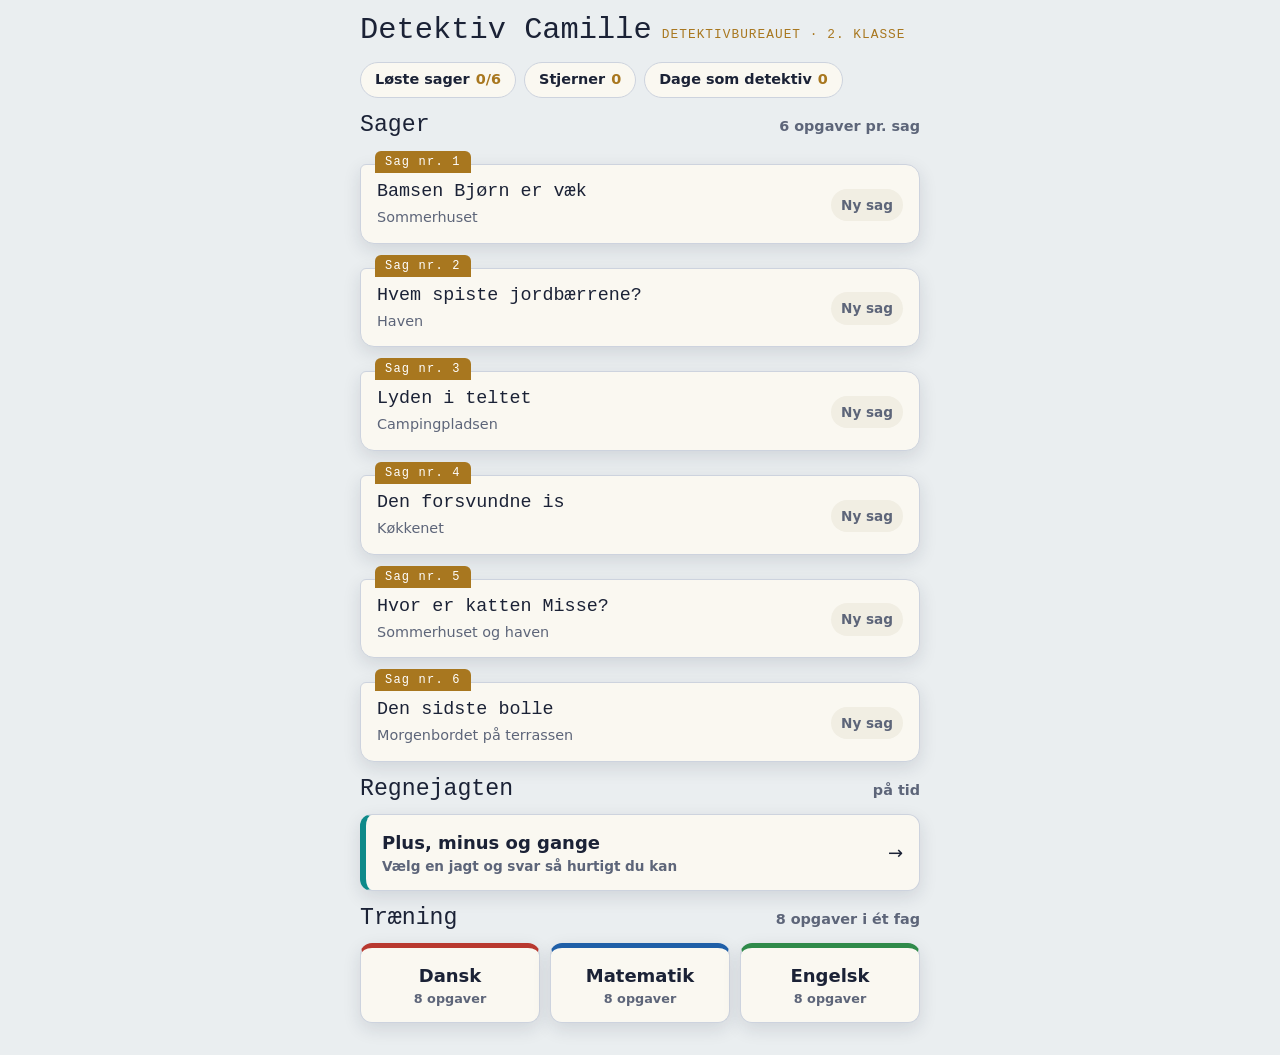
==== camille.html @ 1bc6568c "Opdatering af spillene (detektiv-53813f5495ce)" ====
<!doctype html>
<html lang="da">
<head>
<meta charset="utf-8">
<meta name="viewport" content="width=device-width, initial-scale=1, viewport-fit=cover">
<meta name="theme-color" content="#1b2236">
<meta name="apple-mobile-web-app-capable" content="yes">
<meta name="mobile-web-app-capable" content="yes">
<meta name="apple-mobile-web-app-status-bar-style" content="default">
<meta name="apple-mobile-web-app-title" content="Detektiv Camille">
<style>html,body{margin:0}[hidden]{display:none!important}</style>
<title>Detektiv Camille</title>
<meta name="claude:viewport-fit-sides" content="cover">
<link rel="manifest" href="manifest-camille.webmanifest">
<link rel="apple-touch-icon" href="ikoner/camille-180.png">
<link rel="icon" type="image/png" sizes="192x192" href="ikoner/camille-192.png">
<link rel="stylesheet" href="fonts/fonts.css">

<style>
/* Layout: ét smalt spor (max 560px) som en detektivs notesbog. Sagsmapper som kartotekskort med messingfane, opgaver på en linjeret side. Større skrift end storesøsterens udgave. */
:root{
  --bg:#eaeef0;
  --paper:#faf8f1;
  --paper2:#f1eee3;
  --ink:#1b2236;
  --muted:#5d6579;
  --line:#cdd3de;
  --rule:#d9d2bf;
  --brass:#a8771f;
  --brass-soft:#f1e4c4;
  --wax:#b8382f;
  --ok:#2f8a4a;
  --ok-soft:#dff2e4;
  --bad:#c23b2f;
  --bad-soft:#f8e0dc;
  --dansk:#b8382f;
  --mat:#1f5fa8;
  --eng:#2f8a4a;
  --gange:#0e8a8a;
  --shadow:0 6px 18px rgba(27,34,54,.12);
  --display:'Special Elite','Courier New',monospace;
  --body:'Nunito','Segoe UI',system-ui,sans-serif;
}
@media (prefers-color-scheme: dark){
  :root:not([data-theme="light"]){
    --bg:#111624; --paper:#1b2234; --paper2:#222b40; --ink:#ebe6d8; --muted:#a4aabb; --line:#303a52; --rule:#2c3449;
    --brass:#d3a44c; --brass-soft:#3a3120; --wax:#e0564a; --ok:#5cc07a; --ok-soft:#1d3a28; --bad:#ef6a5e; --bad-soft:#44231f;
    --dansk:#ef6a5e; --mat:#6aa6ec; --eng:#5cc07a; --gange:#4fc9c9; --shadow:0 6px 18px rgba(0,0,0,.45); color-scheme:dark;
  }
}
:root[data-theme="dark"]{
  --bg:#111624; --paper:#1b2234; --paper2:#222b40; --ink:#ebe6d8; --muted:#a4aabb; --line:#303a52; --rule:#2c3449;
  --brass:#d3a44c; --brass-soft:#3a3120; --wax:#e0564a; --ok:#5cc07a; --ok-soft:#1d3a28; --bad:#ef6a5e; --bad-soft:#44231f;
  --dansk:#ef6a5e; --mat:#6aa6ec; --eng:#5cc07a; --gange:#4fc9c9; --shadow:0 6px 18px rgba(0,0,0,.45); color-scheme:dark;
}
*{box-sizing:border-box}
body{background:var(--bg);color:var(--ink);font-family:var(--body);font-size:18px;line-height:1.5;margin:0;
  padding-left:max(16px,env(safe-area-inset-left,0px));padding-right:max(16px,env(safe-area-inset-right,0px));padding-block:12px 32px}
.wrap{max-width:560px;margin:0 auto;display:flex;flex-direction:column;gap:14px}
h1,h2,h3{font-family:var(--display);font-weight:400;margin:0;text-wrap:balance;line-height:1.2}
h1{font-size:1.9rem}
h2{font-size:1.45rem}
h3{font-size:1.15rem}
p{margin:0}
button{font:inherit;color:inherit;cursor:pointer;border:0;background:none}
button:focus-visible,input:focus-visible{outline:3px solid var(--brass);outline-offset:2px}
.top{display:flex;align-items:center;justify-content:space-between;gap:10px;min-height:44px}
.lnk{color:var(--muted);font-weight:700;padding:8px 4px;border-radius:8px}
.lnk:hover{color:var(--ink)}
.brand{display:flex;align-items:baseline;gap:10px;flex-wrap:wrap}
.brand small{font-family:var(--display);color:var(--brass);letter-spacing:.08em;text-transform:uppercase;font-size:.8rem}
.stats{display:flex;gap:8px;flex-wrap:wrap}
.stat{background:var(--paper);border:1px solid var(--line);border-radius:999px;padding:6px 14px;font-weight:700;font-size:.9rem;display:flex;gap:6px;align-items:center}
.stat b{color:var(--brass);font-variant-numeric:tabular-nums}
.sektion{display:flex;flex-direction:column;gap:10px}
.sektion-h{display:flex;align-items:baseline;justify-content:space-between;gap:10px}
.sektion-h span{color:var(--muted);font-size:.9rem;font-weight:700}
.mappe{position:relative;text-align:left;background:var(--paper);border:1px solid var(--line);border-radius:6px 14px 14px 14px;padding:16px 16px 14px;box-shadow:var(--shadow);display:grid;grid-template-columns:1fr auto;gap:4px 12px;align-items:center;width:100%;margin-top:14px}
.mappe::before{content:attr(data-nr);position:absolute;top:-14px;left:14px;background:var(--brass);color:#fff;font-family:var(--display);font-size:.75rem;letter-spacing:.1em;padding:2px 10px;border-radius:6px 6px 0 0}
.mappe h3{grid-column:1}
.mappe .sted{grid-column:1;color:var(--muted);font-size:.9rem}
.mappe .status{grid-column:2;grid-row:1/3;font-weight:800;font-size:.85rem;padding:6px 10px;border-radius:999px;background:var(--paper2);color:var(--muted);white-space:nowrap}
.mappe.done .status{background:var(--ok-soft);color:var(--ok)}
.mappe.igang .status{background:var(--brass-soft);color:var(--brass)}
.mappe:hover{transform:translateY(-1px)}
.stjerner{color:var(--brass);letter-spacing:.05em}
.fagrad{display:grid;grid-template-columns:repeat(3,1fr);gap:10px}
.fagknap{background:var(--paper);border:1px solid var(--line);border-top:5px solid var(--f);border-radius:12px;padding:14px 10px;font-weight:800;box-shadow:var(--shadow)}
.fagknap small{display:block;color:var(--muted);font-weight:600;font-size:.8rem}
.gangeknap{background:var(--paper);border:1px solid var(--line);border-left:6px solid var(--gange);border-radius:12px;padding:14px 16px;text-align:left;box-shadow:var(--shadow);display:flex;justify-content:space-between;align-items:center;gap:10px;width:100%}
.gangeknap small{display:block;color:var(--muted);font-weight:600;font-size:.85rem}
.prog{display:flex;gap:6px;align-items:center}
.prog i{width:12px;height:12px;border-radius:50%;border:2px solid var(--line);display:block}
.prog i.d{background:var(--brass);border-color:var(--brass)}
.prog i.n{border-color:var(--brass);box-shadow:0 0 0 3px var(--brass-soft)}
.fag{align-self:flex-start;font-weight:800;font-size:.8rem;letter-spacing:.08em;text-transform:uppercase;color:#fff;background:var(--f);padding:4px 12px;border-radius:999px}
.side{background:var(--paper);background-image:repeating-linear-gradient(transparent 0 31px,var(--rule) 31px 32px);background-position:0 18px;border:1px solid var(--line);border-radius:12px;padding:18px 18px 20px;box-shadow:var(--shadow);display:flex;flex-direction:column;gap:16px}
.qtext{font-size:1.35rem;font-weight:700;line-height:1.45}
.qtext .tekst{display:block;font-weight:600;font-size:1.1rem;color:var(--muted);margin-bottom:10px;padding:10px 12px;background:var(--paper2);border-radius:8px;line-height:1.6}
.opts{display:grid;gap:10px}
.opt{text-align:left;background:var(--paper2);border:2px solid var(--line);border-radius:12px;padding:12px 14px;font-weight:700;font-size:1.1rem;min-height:56px;display:flex;align-items:center;gap:12px;transition:transform .08s}
.opt:hover:not(:disabled){border-color:var(--brass)}
.opt:active:not(:disabled){transform:scale(.99)}
.opt .b{width:30px;height:30px;border-radius:50%;background:var(--paper);border:1px solid var(--line);display:grid;place-items:center;font-size:.85rem;flex:none;font-family:var(--display)}
.opt.ok{border-color:var(--ok);background:var(--ok-soft)}
.opt.bad{border-color:var(--bad);background:var(--bad-soft);opacity:.7}
.opt:disabled{cursor:default}
.ans{display:flex;gap:10px}
.ans input{flex:1;min-width:0;font:inherit;font-size:1.5rem;font-weight:700;padding:10px 14px;border-radius:12px;border:2px solid var(--line);background:var(--paper2);color:var(--ink);font-variant-numeric:tabular-nums}
.ans input.ok{border-color:var(--ok)}
.ans input.bad{border-color:var(--bad)}
.knap{background:var(--ink);color:var(--bg);font-weight:800;padding:12px 20px;border-radius:12px;min-height:48px}
.knap.brass{background:var(--brass);color:#fff}
.knap.lys{background:var(--paper2);color:var(--ink);border:1px solid var(--line)}
.knap:disabled{opacity:.5;cursor:default}
.fb{border-radius:12px;padding:14px 16px;display:flex;flex-direction:column;gap:10px;border:1px solid var(--line);background:var(--paper)}
.fb.ok{border-color:var(--ok)}
.fb.bad{border-color:var(--bad)}
.fb .t{font-weight:800;font-size:1.1rem}
.fb.ok .t{color:var(--ok)}
.fb.bad .t{color:var(--bad)}
.fb .fork{color:var(--muted);font-size:1rem}
.hist{font-family:var(--display);font-size:1.08rem;line-height:1.55;border-left:3px solid var(--brass);padding-left:12px}
.spor{background:var(--brass-soft);border:1px dashed var(--brass);border-radius:10px;padding:10px 14px;display:flex;gap:10px;align-items:flex-start}
.spor .lup{font-family:var(--display);color:var(--brass);font-size:.75rem;letter-spacing:.1em;text-transform:uppercase;flex:none;padding-top:3px}
.rad{display:flex;gap:10px;justify-content:flex-end;flex-wrap:wrap}
.intro{background:var(--paper);border:1px solid var(--line);border-radius:12px;padding:20px 18px;box-shadow:var(--shadow);display:flex;flex-direction:column;gap:14px}
.intro .sted{font-family:var(--display);color:var(--brass);font-size:.85rem;letter-spacing:.08em;text-transform:uppercase}
.intro p.hist{font-family:var(--body);border:0;padding:0;font-size:1.1rem;line-height:1.6}
.mist{display:grid;gap:10px}
.mistk{text-align:left;background:var(--paper);border:2px solid var(--line);border-radius:12px;padding:12px 14px;display:flex;flex-direction:column;gap:6px;box-shadow:var(--shadow)}
.mistk:hover{border-color:var(--brass)}
.mistk b{font-size:1.1rem}
.mistk .rolle{color:var(--muted);font-size:.95rem}
.traek{display:flex;flex-wrap:wrap;gap:6px}
.traek span{font-size:.9rem;font-weight:700;background:var(--paper2);border:1px solid var(--line);border-radius:999px;padding:3px 10px}
.mistk.ude{opacity:.5}
.mistk.ude:hover{border-color:var(--line)}
.sporliste{display:flex;flex-direction:column;gap:8px}
.opk{background:var(--paper);border:1px solid var(--line);border-radius:12px;padding:24px 18px;box-shadow:var(--shadow);display:flex;flex-direction:column;gap:14px;align-items:center;text-align:center}
.opk .stempel{font-family:var(--display);color:var(--wax);border:3px solid var(--wax);border-radius:8px;padding:6px 16px;font-size:1.4rem;letter-spacing:.12em;text-transform:uppercase;transform:rotate(-4deg)}
.opk .store{font-size:2.2rem;color:var(--brass);letter-spacing:.1em}
.opk p{max-width:46ch}
.score{font-size:3rem;font-family:var(--display);color:var(--brass);font-variant-numeric:tabular-nums}
.tabeller{display:grid;grid-template-columns:repeat(3,1fr);gap:8px}
.tab{background:var(--paper);border:2px solid var(--line);border-radius:12px;padding:14px 4px;font-weight:800;font-size:1.1rem;font-variant-numeric:tabular-nums;display:flex;flex-direction:column;align-items:center;gap:2px}
.tab small{font-weight:700;color:var(--muted);font-size:.72rem}
.tab:hover{border-color:var(--gange)}
.gspil{display:flex;flex-direction:column;gap:14px}
.ur{display:flex;justify-content:space-between;align-items:center;font-weight:800;font-variant-numeric:tabular-nums}
.ur .tid{font-family:var(--display);font-size:1.5rem;color:var(--gange)}
.gq{font-size:3rem;font-weight:800;text-align:center;font-variant-numeric:tabular-nums;letter-spacing:.02em}
.gq.ok{color:var(--ok)}
.gq.bad{color:var(--bad)}
.pad{display:grid;grid-template-columns:repeat(3,1fr);gap:8px}
.pad button{background:var(--paper2);border:2px solid var(--line);border-radius:12px;font-size:1.6rem;font-weight:800;min-height:60px;font-variant-numeric:tabular-nums}
.pad button:active{transform:scale(.97)}
.pad button.ok{background:var(--gange);color:#fff;border-color:var(--gange)}
.gsvar{text-align:center;font-size:2rem;font-weight:800;min-height:44px;font-variant-numeric:tabular-nums;color:var(--gange)}
.bar{height:8px;background:var(--paper2);border-radius:999px;overflow:hidden}
.bar i{display:block;height:100%;background:var(--gange);width:0;transition:width .2s}
canvas.konf{position:fixed;inset:0;pointer-events:none;width:100%;height:100%}
@media (max-width:420px){.gq{font-size:2.5rem}}
@media (prefers-reduced-motion:reduce){*{transition:none!important;animation:none!important}}
</style>
</head>
<body>
<div class="wrap" id="app"></div>

<script>
'use strict';
const rnd=(a,b)=>a+Math.floor(Math.random()*(b-a+1));
const pick=a=>a[rnd(0,a.length-1)];
const shuffle=a=>{a=a.slice();for(let i=a.length-1;i>0;i--){const j=rnd(0,i);[a[i],a[j]]=[a[j],a[i]]}return a};
const esc=s=>String(s).replace(/[&<>"]/g,c=>({'&':'&amp;','<':'&lt;','>':'&gt;','"':'&quot;'}[c]));
const LS='detektiv_camille_v1';
const NAVN='Camille';
const FAG={dansk:{navn:'Dansk',farve:'var(--dansk)'},mat:{navn:'Matematik',farve:'var(--mat)'},eng:{navn:'Engelsk',farve:'var(--eng)'}};
const N_SPM=6, SPOR_VED=[1,3,5], N_TRAEN=8, N_JAGT=12;

// ---------- Sagerne (2. klasse: korte sætninger, tre mistænkte) ----------
const SAGER=[
{id:'bamse',titel:'Bamsen Bjørn er væk',sted:'Sommerhuset',
 intro:'Bamsen Bjørn sover altid i Camilles seng. Men i dag er han væk! Hvem har taget ham?',
 labels:{fod:'Fodspor',sted:'Var',ting:'Har'},
 mist:[
  {navn:'Hunden Pelle',rolle:'elsker bløde ting',t:{fod:'poter',sted:'i haven',ting:'mudder på poterne'}},
  {navn:'Morfar Finn Drost',rolle:'læser avis i stuen',t:{fod:'hjemmesko',sted:'i stuen',ting:'avisen'}},
  {navn:'Nabopigen Olivia',rolle:'leger tit i haven',t:{fod:'gummistøvler',sted:'i haven',ting:'en spand'}}],
 spor:[
  {tekst:'Sporet går ud i haven.',n:'sted',v:'i haven'},
  {tekst:'Der er mudder på gulvet.',n:'ting',v:'mudder på poterne'},
  {tekst:'Aftrykkene på gulvet er fra poter.',n:'fod',v:'poter'}],
 skyldig:'Hunden Pelle',
 loesning:'Pelle havde lagt Bjørn i sin hundekurv. Han ville bare sove med ham. Nu har Pelle fået sin egen bamse.',
 hist:['Du tager din lup frem. Nu er du detektiv!','Sengen er tom. Men dynen er krøllet.','Du kigger på gulvet med lommelygten.','Morfar Finn siger: "Jeg har ikke set Bjørn."','Olivia siger: "Jeg har kun leget med min spand."','Du går ud i haven og kigger dig omkring.']},
{id:'jordbaer',titel:'Hvem spiste jordbærrene?',sted:'Haven',
 intro:'Morfar har plukket en stor skål jordbær. Nu er skålen tom! Hvem har spist dem?',
 labels:{spor:'Fingre',sted:'Var',mund:'Om munden'},
 mist:[
  {navn:'Solsorten',rolle:'sidder på taget',t:{spor:'et næb',sted:'på taget',mund:'ingenting'}},
  {navn:'Lillebror Noah',rolle:'elsker jordbær',t:{spor:'små fingre',sted:'i haven',mund:'rød saft'}},
  {navn:'Morfar Finn Drost',rolle:'plukkede jordbærrene',t:{spor:'store fingre',sted:'i køkkenet',mund:'ingenting'}}],
 spor:[
  {tekst:'Nogen var i haven i eftermiddag.',n:'sted',v:'i haven'},
  {tekst:'Der er små fingermærker på skålen.',n:'spor',v:'små fingre'},
  {tekst:'Den skyldige har rød saft om munden.',n:'mund',v:'rød saft'}],
 skyldig:'Lillebror Noah',
 loesning:'Noah grinede og viste sin røde mund. Han havde spist alle jordbærrene! Han lovede at plukke nye i morgen.',
 hist:['Skålen er helt tom. Kun to små blade ligger tilbage.','Du spørger alle, hvor de har været.','Du kigger på skålen med din lup.','Solsorten synger på taget. Den ser mæt ud.','Morfar Finn griner: "Jeg spiser aldrig jordbær før aftensmad."','Du kigger alle i ansigtet. Én af dem har noget om munden.']},
{id:'telt',titel:'Lyden i teltet',sted:'Campingpladsen',
 intro:'Om natten var der en mærkelig lyd uden for teltet. Smask, smask, puf. Hvem var det?',
 labels:{spor:'Fodspor',tid:'Er vågen',mad:'Spiser'},
 mist:[
  {navn:'Pindsvinet',rolle:'bor under hækken',t:{spor:'små poter',tid:'om natten',mad:'kattemad'}},
  {navn:'Katten Mis',rolle:'bor i hus nummer 3',t:{spor:'bløde poter',tid:'om natten',mad:'mælk'}},
  {navn:'Morfar Finn Drost',rolle:'sover tungt i den store campingvogn',t:{spor:'gummistøvler',tid:'om dagen',mad:'lakrids'}}],
 spor:[
  {tekst:'Lyden kom midt om natten.',n:'tid',v:'om natten'},
  {tekst:'Skålen med kattemad er tom.',n:'mad',v:'kattemad'},
  {tekst:'Der er små, spidse aftryk i sandet.',n:'spor',v:'små poter'}],
 skyldig:'Pindsvinet',
 loesning:'Det var pindsvinet! Det havde fundet kattemaden og smaskede højt. Nu får det sin egen lille skål hver aften.',
 hist:['Du kryber ud af teltet. Græsset er vådt.','Du husker, hvornår du hørte lyden.','Der står en skål ved siden af teltet.','Morfar Finn kommer forbi. "Jeg sov hele natten," siger han.','Katten Mis slikker sig om munden. Den har drukket mælk.','Du kigger ned i sandet foran teltet.']},
{id:'is',titel:'Den forsvundne is',sted:'Køkkenet',
 intro:'Der lå tre is i fryseren. Nu er der kun to! Hvem har taget den sidste chokoladeis?',
 labels:{fod:'Fødder',sted:'Var',ting:'Har på sig'},
 mist:[
  {navn:'Morfar Finn Drost',rolle:'elsker chokolade',t:{fod:'store fødder',sted:'på terrassen',ting:'chokolade på skjorten'}},
  {navn:'Kusine Alma',rolle:'elsker jordbær',t:{fod:'store fødder',sted:'i køkkenet',ting:'jordbærsaft på kjolen'}},
  {navn:'Hunden Pelle',rolle:'snuser altid ved fryseren',t:{fod:'poter',sted:'i haven',ting:'ingenting'}}],
 spor:[
  {tekst:'Store fodspor går væk fra fryseren.',n:'fod',v:'store fødder'},
  {tekst:'Der er chokolade på fryserens låge.',n:'ting',v:'chokolade på skjorten'},
  {tekst:'En ispind ligger på terrassen.',n:'sted',v:'på terrassen'}],
 skyldig:'Morfar Finn Drost',
 loesning:'Morfar Finn blev helt rød i hovedet. "Jeg var så varm!" sagde han. Han købte nye is til alle.',
 hist:['Fryseren står på klem. Der drypper lidt på gulvet.','Du kigger på gulvet foran fryseren.','Alma siger: "Jeg kan ikke lide chokolade."','Pelle logrer. Han har ingen is.','Du kigger nøje på lågen til fryseren.','Du går ud for at lede efter flere spor.']},
{id:'kat',titel:'Hvor er katten Misse?',sted:'Sommerhuset og haven',titelD:'Hvor er Misse?',erSted:true,
 intro:'Katten Misse plejer at komme, når man rasler med maden. Men i dag kommer hun ikke. Hvor er hun?',
 labels:{lyd:'Lyd',ting:'Der er',doer:'Døren'},
 mist:[
  {navn:'I skuret',rolle:'det gamle skur i haven',t:{lyd:'et svagt mjav',ting:'gamle fiskenet',doer:'står på klem'}},
  {navn:'Under sengen',rolle:'i det lille værelse',t:{lyd:'et svagt mjav',ting:'støv og sokker',doer:'er åben'}},
  {navn:'Oppe i træet',rolle:'det store æbletræ',t:{lyd:'fuglekvidder',ting:'blade og æbler',doer:'ingen dør'}}],
 spor:[
  {tekst:'Du hører et svagt mjav et sted.',n:'lyd',v:'et svagt mjav'},
  {tekst:'Der ligger kattehår ved en dør, som står på klem.',n:'doer',v:'står på klem'},
  {tekst:'Det lugter af fisk derinde.',n:'ting',v:'gamle fiskenet'}],
 skyldig:'I skuret',
 loesning:'Misse sad i skuret oven på de gamle fiskenet. Døren var smækket i bag hende. Hun fik en ekstra portion mad.',
 hist:['Du rasler med maden igen. Ingen kat.','Du står helt stille og lytter.','Du kigger under sengen. Kun støv og en sok.','Du kigger op i træet. Kun fugle.','Morfar Finn siger: "Katte gemmer sig altid, hvor det lugter af fisk."','Du går hen mod skuret og snuser.']},
{id:'bolle',titel:'Den sidste bolle',sted:'Morgenbordet på terrassen',
 intro:'Der var én bolle tilbage på fadet. Camille skulle have den. Men nu er den væk!',
 labels:{spor:'Spor',sted:'Var',ting:'Taber'},
 mist:[
  {navn:'Mågen Max',rolle:'skriger altid efter mad',t:{spor:'vinger',sted:'på terrassen',ting:'hvide fjer'}},
  {navn:'Morfar Finn Drost',rolle:'elsker boller med ost',t:{spor:'hænder',sted:'på terrassen',ting:'krummer'}},
  {navn:'Hunden Pelle',rolle:'elsker boller',t:{spor:'poter',sted:'under bordet',ting:'hundehår'}}],
 spor:[
  {tekst:'Krummerne fører ud på terrassen.',n:'sted',v:'på terrassen'},
  {tekst:'Der ligger en hvid fjer ved krummerne.',n:'ting',v:'hvide fjer'},
  {tekst:'Nogen fløj væk, da vi kom.',n:'spor',v:'vinger'}],
 skyldig:'Mågen Max',
 loesning:'Mågen Max sad på taget med bollen i næbbet. Han skreg glad. Camille fik en ny bolle med smør og ost.',
 hist:['Fadet er tomt. Der ligger krummer på bordet.','Du følger krummerne med fingeren.','Morfar Finn siger: "Jeg har kun spist to boller." Han har smør på kinden.','Pelle ligger under bordet og sover.','Du finder noget blødt og hvidt.','Du hører et skrig oppe fra taget.']}
];

// ---------- Dansk 2. klasse ----------
const DANSK=[
 ...[['hus','huus','hos','hyss'],['bil','biil','bihl','bel'],['kat','katt','kad','kaat'],['is','iis','es','iss'],['bold','boold','bolld','båld'],['skib','skiib','sgib','skeb'],['hund','hond','hunt','hunn'],['mus','muus','mws','muss'],['bog','bok','båg','bogg'],['fisk','fesk','fisg','fiisk'],['ko','koo','kå','koh'],['gris','griis','gres','kris'],['sko','skoo','sgo','skoh'],['seng','sæng','sen','senk'],['stol','stoll','sdol','stohl'],['sol','soll','sohl','såll'],['dreng','dræng','drenk','dreeng'],['pige','pie','pije','piige']]
   .map(o=>({q:'Hvilket ord er stavet rigtigt?',o})),
 {q:'Hvilket ord rimer på "kat"?',o:['hat','kost','ko','kam']},
 {q:'Hvilket ord rimer på "mus"?',o:['hus','mand','mor','maj']},
 {q:'Hvilket ord rimer på "sol"?',o:['stol','sok','sal','sød']},
 {q:'Hvilket ord rimer på "bil"?',o:['pil','bål','bold','bod']},
 {q:'Hvilket ord rimer på "hund"?',o:['mund','hat','hus','hest']},
 {q:'Hvilket ord rimer på "is"?',o:['gris','ost','ild','ide']},
 {q:'Hvilket bogstav starter "sol" med?',o:['s','o','l','å']},
 {q:'Hvilket bogstav starter "mus" med?',o:['m','u','s','n']},
 {q:'Hvilket ord starter med samme lyd som "bold"?',o:['bil','pil','dåse','mus']},
 {q:'Hvilket ord starter med samme lyd som "kat"?',o:['ko','gås','hat','and']},
 {q:'Hvilket ord slutter på samme lyd som "hus"?',o:['mus','hund','hat','hest']},
 {q:'Hvilket bogstav er en vokal?',o:['a','b','k','s'],f:'Vokalerne er a, e, i, o, u, y, æ, ø og å.'},
 {q:'Hvilket bogstav er en vokal?',o:['e','m','t','p'],f:'Vokalerne er a, e, i, o, u, y, æ, ø og å.'},
 {q:'Hvor mange vokaler er der i "sofa"?',o:['2','1','3','4'],f:'o og a er vokaler.'},
 {q:'Hvor mange stavelser er der i "banan"?',o:['2','1','3','4'],f:'ba-nan. Klap to gange.'},
 {q:'Hvor mange stavelser er der i "sommerfugl"?',o:['3','1','2','4'],f:'som-mer-fugl.'},
 {q:'Hvor mange stavelser er der i "bil"?',o:['1','2','3','4']},
 {q:'En bil, to ___',o:['biler','bils','bile','bilen']},
 {q:'En kat, to ___',o:['katte','kats','kattes','katter']},
 {q:'Et hus, to ___',o:['huse','husar','huser','hus']},
 {q:'En hund, to ___',o:['hunde','hunds','hunder','hundene']},
 {q:'Hvilket ord er noget, man kan gøre?',o:['løbe','bil','rød','hus']},
 {q:'Hvilket ord er en ting?',o:['bold','hoppe','glad','under']},
 {q:'Hvilket ord fortæller, hvordan noget er?',o:['glad','hund','sover','og']},
 {q:'Hvad er det modsatte af "stor"?',o:['lille','høj','tyk','lang']},
 {q:'Hvad er det modsatte af "varm"?',o:['kold','våd','lun','hed']},
 {q:'Hvad er det modsatte af "oppe"?',o:['nede','ude','inde','over']},
 {q:'Hvad er det modsatte af "hurtig"?',o:['langsom','rask','stille','sjov']},
 {q:'Hvad er det modsatte af "lys"?',o:['mørk','hvid','gul','klar']},
 {q:'Hvad er det modsatte af "glad"?',o:['ked af det','sjov','træt','sulten']},
 {q:'Hvilken sætning er rigtig?',o:['Hunden sover.','hunden sover','Hunden sover','hunden Sover.'],f:'Stort bogstav først og punktum til sidst.'},
 {q:'Hvilken sætning er rigtig?',o:['Jeg hedder Camille.','jeg hedder camille.','Jeg Hedder Camille','jeg hedder Camille'],f:'Navne skrives med stort.'},
 {q:'Hvad skal der stå til sidst? "Hvor er min bamse"',o:['?','.','!',','],f:'Det er et spørgsmål.'},
 {q:'Hvad skal der stå til sidst? "Jeg elsker is"',o:['.','?',',','-']},
 {t:'Ida har en rød cykel. Hun cykler til stranden.',q:'Hvilken farve har cyklen?',o:['rød','blå','grøn','gul']},
 {t:'Ida har en rød cykel. Hun cykler til stranden.',q:'Hvor cykler Ida hen?',o:['til stranden','til skolen','hjem','til byen']},
 {t:'Mads leder efter sin bold. Den ligger under sengen.',q:'Hvor er bolden?',o:['under sengen','i haven','på bordet','i skabet']},
 {t:'Katten Misse sover i kurven. Hunden Bo sover på sofaen.',q:'Hvem sover på sofaen?',o:['Hunden Bo','Katten Misse','Mor','Ingen']},
 {t:'Det regner. Lea tager sine gummistøvler på.',q:'Hvad tager Lea på?',o:['gummistøvler','sandaler','hue','regnjakke']},
 {t:'Noah finder en nøgle i sandet. Den er guld.',q:'Hvad finder Noah?',o:['en nøgle','en skal','en krabbe','en mønt']},
 {q:'Hvilket bogstav kommer efter d?',o:['e','c','f','b']},
 {q:'Hvilket bogstav kommer efter m?',o:['n','l','o','k']},
 {q:'Hvilket bogstav kommer lige før h?',o:['g','i','f','j']},
 {q:'Hvilket bogstav kommer først i alfabetet?',o:['b','k','s','æ']},
 {q:'Hvad er det store bogstav til "a"?',o:['A','Æ','B','Å']},
 {q:'Hvad er det lille bogstav til "G"?',o:['g','q','j','y']},
 {q:'sol + skin = ?',o:['solskin','skinsol','solsol','skinskin']},
 {q:'regn + bue = ?',o:['regnbue','bueregn','regnbu','regne']},
 {q:'Hvilken dag kommer efter mandag?',o:['tirsdag','søndag','fredag','onsdag']},
 {q:'Hvilken dag kommer efter fredag?',o:['lørdag','torsdag','mandag','søndag']}
];

// ---------- Engelsk 2. klasse ----------
const ENGELSK=[
 ...[['rød','red','blue','green','yellow'],['blå','blue','black','brown','red'],['grøn','green','grey','gold','yellow'],['gul','yellow','white','orange','blue'],['sort','black','blue','brown','white'],['hvid','white','red','pink','grey'],['hund','dog','cat','cow','pig'],['kat','cat','dog','hat','rat'],['fisk','fish','frog','fox','bird'],['fugl','bird','bee','bear','fish'],['hest','horse','house','mouse','cow'],['ko','cow','car','cat','pig'],['gris','pig','dog','duck','sheep'],['mor','mum','dad','girl','boy'],['far','dad','mum','man','boy'],['dreng','boy','girl','toy','baby'],['pige','girl','boy','mum','sister'],['hoved','head','hand','hat','heart'],['hånd','hand','head','foot','leg'],['hus','house','horse','mouse','home'],['bold','ball','bell','bill','doll'],['æble','apple','pear','egg','ant'],['sol','sun','son','moon','star'],['skole','school','shop','ship','sea']]
   .map(([da,...o])=>({q:`Hvad hedder "${da}" på engelsk?`,o})),
 ...[[1,'one'],[2,'two'],[3,'three'],[4,'four'],[5,'five'],[6,'six'],[7,'seven'],[8,'eight'],[9,'nine'],[10,'ten']]
   .map(([n,en],_,alle)=>({q:`Hvad hedder ${n} på engelsk?`,o:[en,...shuffle(alle.filter(x=>x[1]!==en)).slice(0,3).map(x=>x[1])]})),
 {q:'Hvad betyder "Hello"?',o:['Hej','Farvel','Tak','Ja']},
 {q:'Hvad betyder "Goodbye"?',o:['Farvel','Hej','Godnat','Tak']},
 {q:'Hvad betyder "Thank you"?',o:['Tak','Hej','Undskyld','Nej']},
 {q:'Hvad betyder "Good night"?',o:['Godnat','Godmorgen','Farvel','God mad']},
 {q:'Hvad betyder "My name is Camille"?',o:['Jeg hedder Camille','Jeg er ni år','Jeg kan lide Camille','Min kat hedder Camille']},
 {q:'Hvad betyder "How old are you?"',o:['Hvor gammel er du?','Hvad hedder du?','Hvor bor du?','Hvordan har du det?']},
 {q:'Hvad betyder "yes"?',o:['ja','nej','måske','hej']},
 {q:'Hvad betyder "no"?',o:['nej','ja','nu','ny']},
 {q:'What colour is a banana?',o:['yellow','blue','red','green']},
 {q:'What colour is the grass?',o:['green','red','black','pink']},
 {q:'How many legs does a cat have?',o:['four','two','three','five']},
 {q:'How many fingers do you have on one hand?',o:['five','four','ten','two']},
 {q:'Hvad betyder "big"?',o:['stor','lille','blå','bil']},
 {q:'Hvad betyder "small"?',o:['lille','stor','smal','sulten']},
 {q:'Hvad betyder "happy"?',o:['glad','sur','træt','hurtig']}
];

// ---------- Matematik 2. klasse ----------
const unik=(n,a,b)=>{const r=new Set();while(r.size<n)r.add(rnd(a,b));return[...r]};
const ORD=['','et','to','tre','fire','fem','seks','syv','otte','ni','ti','elleve','tolv'];
const MAT=[
 ()=>{const a=rnd(2,12),b=rnd(1,20-a);return{q:`Hvad er ${a} + ${b}?`,s:a+b}},
 ()=>{const a=rnd(2,12),b=rnd(1,20-a);return{q:`Hvad er ${a} + ${b}?`,s:a+b}},
 ()=>{const a=rnd(5,20),b=rnd(1,a-1);return{q:`Hvad er ${a} − ${b}?`,s:a-b}},
 ()=>{const a=rnd(5,20),b=rnd(1,a-1);return{q:`Hvad er ${a} − ${b}?`,s:a-b}},
 ()=>{const a=rnd(1,8)*10,b=rnd(1,9-a/10)*10;return{q:`Hvad er ${a} + ${b}?`,s:a+b,f:`${a/10} tiere + ${b/10} tiere = ${(a+b)/10} tiere`}},
 ()=>{const a=rnd(11,88),e=rnd(0,9-a%10),t=rnd(e?0:1,Math.floor((99-a-e)/10));const b=t*10+e;return{q:`Hvad er ${a} + ${b}?`,s:a+b}},
 ()=>{const a=rnd(21,99),e=rnd(0,a%10),t=rnd(0,Math.floor(a/10)-1);const b=Math.max(1,t*10+e);return{q:`Hvad er ${a} − ${b}?`,s:a-b}},
 ()=>{const a=rnd(1,5)*2;return{q:`Hvilket tal mangler? ${a}, ${a+2}, ${a+4}, ?`,s:a+6,f:'Vi tæller i 2\'ere.'}},
 ()=>{const a=rnd(1,6)*5;return{q:`Hvilket tal mangler? ${a}, ${a+5}, ${a+10}, ?`,s:a+15,f:'Vi tæller i 5\'ere.'}},
 ()=>{const a=rnd(1,5)*10;return{q:`Hvilket tal mangler? ${a}, ${a+10}, ${a+20}, ?`,s:a+30,f:'Vi tæller i 10\'ere.'}},
 ()=>{const a=rnd(3,15);return{q:`Hvilket tal mangler? ${a}, ${a+1}, ${a+2}, ?`,s:a+3}},
 ()=>{const n=rnd(2,10);return{q:`Hvad er det dobbelte af ${n}?`,s:2*n,f:`${n} + ${n} = ${2*n}`}},
 ()=>{const n=2*rnd(2,10);return{q:`Hvad er halvdelen af ${n}?`,s:n/2}},
 ()=>{const a=rnd(3,12),b=rnd(2,20-a);return{q:`${NAVN} har ${a} æbler og får ${b} mere. Hvor mange æbler har hun nu?`,s:a+b,f:`${a} + ${b} = ${a+b}`}},
 ()=>{const a=rnd(6,15),b=rnd(2,a-1);return{q:`Der sidder ${a} fugle på en gren. ${b} flyver væk. Hvor mange er der tilbage?`,s:a-b,f:`${a} − ${b} = ${a-b}`}},
 ()=>{const k=rnd(2,5);return{q:`En hund har 4 ben. Hvor mange ben har ${k} hunde?`,s:4*k,f:`${Array(k).fill(4).join(' + ')} = ${4*k}`}},
 ()=>{const p=rnd(5,15);return{q:`${NAVN} har 20 kr. En is koster ${p} kr. Hvor mange kroner har hun tilbage?`,s:20-p,f:`20 − ${p} = ${20-p}`}},
 ()=>{const a=rnd(2,7),b=rnd(2,7);return{q:`Detektiven finder ${a} spor i haven og ${b} spor i huset. Hvor mange spor i alt?`,s:a+b}},
 ()=>{const h=rnd(1,12);return{q:`Den lille viser peger på ${h}. Den store viser peger på 12. Hvad er klokken?`,o:[`klokken ${ORD[h]}`,...shuffle([1,2,3,4,5,6,7,8,9,10,11,12].filter(x=>x!==h)).slice(0,3).map(x=>`klokken ${ORD[x]}`)],mc:true,f:'Når den store viser peger på 12, er klokken hel.'}},
 ()=>{const h=rnd(1,11);return{q:`Den store viser peger på 6. Den lille viser er mellem ${h} og ${h+1}. Hvad er klokken?`,o:[`halv ${ORD[h+1]}`,`halv ${ORD[h]}`,`klokken ${ORD[h]}`,`klokken ${ORD[h+1]}`],mc:true,f:`Halv ${ORD[h+1]} betyder, at der er en halv time til klokken ${ORD[h+1]}.`}},
 ()=>{return{q:'Hvor mange hjørner har en trekant?',s:3}},
 ()=>{return{q:'Hvor mange hjørner har en firkant?',s:4}},
 ()=>{return{q:'Hvilken form har ingen hjørner?',o:['cirkel','trekant','firkant','rektangel'],mc:true}},
 ()=>{const l=unik(4,10,99);const m=Math.max(...l);return{q:'Hvilket tal er størst?',o:[m+'',...l.filter(x=>x!==m).map(String)],mc:true}},
 ()=>{const l=unik(4,10,99);const m=Math.min(...l);return{q:'Hvilket tal er mindst?',o:[m+'',...l.filter(x=>x!==m).map(String)],mc:true}},
 ()=>{const n=rnd(9,98);return{q:`Hvilket tal kommer lige efter ${n}?`,s:n+1}},
 ()=>{const n=rnd(10,99);return{q:`Hvilket tal kommer lige før ${n}?`,s:n-1}},
 ()=>{const n=rnd(21,99);return{q:`Hvor mange tiere er der i tallet ${n}?`,s:Math.floor(n/10),f:`${n} er ${Math.floor(n/10)} tiere og ${n%10} enere.`}},
 ()=>{const n=rnd(21,99);return{q:`Hvor mange enere er der i tallet ${n}?`,s:n%10,f:`${n} er ${Math.floor(n/10)} tiere og ${n%10} enere.`}},
 ()=>{const e=rnd(1,10)*2;const u=[1,3,5,7,9,11,13,15,17,19];return{q:'Hvilket tal er lige?',o:[e+'',...shuffle(u).slice(0,3).map(String)],mc:true,f:'Lige tal ender på 0, 2, 4, 6 eller 8.'}},
 ()=>{const m=[1,2,5,10,20];const a=pick(m),b=pick(m);return{q:`Du har en ${a}-krone og en ${b}-krone. Hvor mange kroner er det?`,s:a+b}},
 ()=>{const m=[2,5,10,20];const a=pick(m),b=pick(m),c=pick(m);return{q:`Du har tre mønter: ${a} kr., ${b} kr. og ${c} kr. Hvor mange kroner er det i alt?`,s:a+b+c}},
 ()=>{return{q:'Hvor mange dage er der i en uge?',s:7}},
 ()=>{return{q:'Hvor mange måneder er der på et år?',s:12}},
 ()=>{const b=rnd(1,10);return{q:`Hvad er 2 · ${b}?`,s:2*b,f:`${b} + ${b} = ${2*b}`}},
 ()=>{const b=rnd(1,10);return{q:`Hvad er 5 · ${b}?`,s:5*b}},
 ()=>{const b=rnd(1,10);return{q:`Hvad er 10 · ${b}?`,s:10*b}},
 ()=>{const a=rnd(2,9),b=rnd(2,9),c=rnd(1,20-a-b);return{q:`Hvad er ${a} + ${b} + ${c}?`,s:a+b+c}},
 ()=>{const s=rnd(11,20),a=rnd(2,s-2);return{q:`${a} + ? = ${s}`,s:s-a,f:`${s} − ${a} = ${s-a}`}}
];

// ---------- Gemt fremgang ----------
let P;
function load(){try{P=JSON.parse(localStorage.getItem(LS))||{}}catch(e){P={}}
  P.sager=P.sager||{};P.set=P.set||{dansk:[],eng:[]};P.rigtige=P.rigtige||0;P.spm=P.spm||0;P.gange=P.gange||{};P.dage=P.dage||[];}
function save(){try{localStorage.setItem(LS,JSON.stringify(P))}catch(e){}}
function noterDag(){const d=new Date().toISOString().slice(0,10);if(!P.dage.includes(d)){P.dage.push(d);save()}}
function pickItem(fag){
  const bank=fag==='dansk'?DANSK:ENGELSK;let seen=P.set[fag];
  let kand=bank.map((_,i)=>i).filter(i=>!seen.includes(i));
  if(!kand.length){seen=P.set[fag]=[];kand=bank.map((_,i)=>i)}
  const i=pick(kand);seen.push(i);save();
  const it=bank[i];return{type:'mc',q:it.q,t:it.t,svar:it.o[0],opts:shuffle(it.o),f:it.f};
}
function lavMat(){const it=pick(MAT)();
  if(it.mc)return{type:'mc',q:it.q,svar:it.o[0],opts:shuffle(it.o),f:it.f};
  return{type:'tal',q:it.q,svar:String(it.s),f:it.f};}
function lavSpm(fag){return fag==='mat'?lavMat():pickItem(fag)}

// ---------- Tilstand og rendering ----------
let S={screen:'hjem'};
const app=document.getElementById('app');
function go(s){S=s;render();window.scrollTo({top:0,behavior:'instant'})}
function render(){
  const r={hjem:rHjem,intro:rIntro,q:rQ,deduk:rDeduk,opklaret:rOpklaret,traenslut:rTraenSlut,gangevalg:rGangeValg,gange:rGange,gangeslut:rGangeSlut}[S.screen];
  app.innerHTML=r();bind();gemS();
}
// Gem hvor hun er naaet til (sag eller traening), saa appen kan lukkes og aabnes igen
function gemS(){try{if(S.screen==='q'||S.screen==='deduk'){const g=Object.assign({},S,{sag:S.sag?S.sag.id:undefined});localStorage.setItem(LS+'_s',JSON.stringify(g))}else localStorage.removeItem(LS+'_s')}catch(e){}}
function genoptag(){try{const g=JSON.parse(localStorage.getItem(LS+'_s')||'null');if(!g||!g.screen)return;if(g.sag){g.sag=SAGER.find(s=>s.id===g.sag);if(!g.sag)return}if(g.mode==='sag'&&!g.sag)return;S=g}catch(e){}}
function stjerner(n){return '★'.repeat(n)+'☆'.repeat(3-n)}

function rHjem(){
  const done=Object.values(P.sager).filter(x=>x.done).length;
  const st=Object.values(P.sager).reduce((a,x)=>a+(x.stars||0),0);
  return `
  <header class="brand"><h1>Detektiv ${NAVN}</h1><small>Detektivbureauet · 2. klasse</small></header>
  <div class="stats"><div class="stat">Løste sager <b>${done}/${SAGER.length}</b></div><div class="stat">Stjerner <b>${st}</b></div><div class="stat">Dage som detektiv <b>${P.dage.length}</b></div></div>
  <section class="sektion"><div class="sektion-h"><h2>Sager</h2><span>${N_SPM} opgaver pr. sag</span></div>
  ${SAGER.map((s,i)=>{const p=P.sager[s.id]||{};const kl=p.done?'done':(p.igang?'igang':'');
    const status=p.done?`<span class="stjerner">${stjerner(p.stars)}</span>`:(p.igang?'I gang':'Ny sag');
    return `<button class="mappe ${kl}" data-sag="${s.id}" data-nr="Sag nr. ${i+1}"><h3>${esc(s.titel)}</h3><div class="sted">${esc(s.sted)}</div><div class="status">${status}</div></button>`}).join('')}
  </section>
  <section class="sektion"><div class="sektion-h"><h2>Regnejagten</h2><span>på tid</span></div>
   <button class="gangeknap" data-go="gangevalg"><div><b>Plus, minus og gange</b><small>Vælg en jagt og svar så hurtigt du kan</small></div><span>→</span></button>
  </section>
  <section class="sektion"><div class="sektion-h"><h2>Træning</h2><span>${N_TRAEN} opgaver i ét fag</span></div>
   <div class="fagrad">${Object.entries(FAG).map(([k,f])=>`<button class="fagknap" style="--f:${f.farve}" data-traen="${k}">${f.navn}<small>${N_TRAEN} opgaver</small></button>`).join('')}</div>
  </section>`;
}
function rIntro(){const s=S.sag;return `
  <header class="top"><button class="lnk" data-go="hjem">← Sager</button></header>
  <div class="intro"><div class="sted">${esc(s.sted)}</div><h2>${esc(s.titel)}</h2><p class="hist">${esc(s.intro)}</p>
   <div><b>${s.erSted?'Måske er hun':'De mistænkte'}:</b> ${s.mist.map(m=>esc(s.erSted?m.navn.toLowerCase():m.navn)).join(', ')}.</div>
   <p>Løs ${N_SPM} opgaver og find 3 ledetråde. Så kan du løse sagen!</p>
   <div class="rad"><button class="knap brass" data-start="${s.id}">Start sagen</button></div></div>`;}
function rQ(){const it=S.item,f=FAG[S.fag];const n=S.qs.length;
  const prog=`<div class="prog">${Array.from({length:n},(_,i)=>`<i class="${i<S.i?'d':(i===S.i?'n':'')}"></i>`).join('')}</div>`;
  let svar;
  if(it.type==='mc')svar=`<div class="opts">${it.opts.map((o,i)=>`<button class="opt" data-opt="${esc(o)}" id="opt${i}"><span class="b">${'ABCD'[i]}</span><span>${esc(o)}</span></button>`).join('')}</div>`;
  else svar=`<form class="ans" id="ansform"><input id="ans" inputmode="numeric" autocomplete="off" placeholder="Skriv tallet" aria-label="Dit svar"><button class="knap" type="submit">Tjek</button></form>`;
  return `<header class="top"><button class="lnk" data-go="hjem">← ${S.mode==='sag'?'Sagen':'Træning'}</button>${prog}</header>
   <span class="fag" style="--f:${f.farve}">${f.navn}</span>
   <div class="side"><div class="qtext">${it.t?`<span class="tekst">${esc(it.t)}</span>`:''}${esc(it.q)}</div>${svar}</div>
   <div id="fb"></div>`;}
function rDeduk(){const s=S.sag;return `
  <header class="top"><button class="lnk" data-go="hjem">← Sager</button></header>
  <div class="intro"><div class="sted">${esc(s.titel)}</div><h2>${esc(s.titelD||'Hvem var det?')}</h2>
   <div class="sporliste">${s.spor.map(sp=>`<div class="spor"><span class="lup">Ledetråd</span><span>${esc(sp.tekst)}</span></div>`).join('')}</div>
   <p>Kig på ledetrådene. Tryk på ${s.erSted?'det sted, du tror, hun er':'den, du tror, det var'}.</p></div>
  <div class="mist">${s.mist.map((m,i)=>{const ude=S.ude.includes(i);
    return `<button class="mistk ${ude?'ude':''}" data-mist="${i}" ${ude?'disabled':''}><b>${esc(m.navn)}</b><span class="rolle">${esc(m.rolle)}</span>
     <div class="traek">${Object.entries(m.t).map(([k,v])=>`<span>${esc(s.labels[k])}: ${esc(v)}</span>`).join('')}</div></button>`}).join('')}</div>
  <div id="fb"></div>`;}
function rOpklaret(){const s=S.sag,p=P.sager[s.id];return `
  <div class="opk"><div class="stempel">Løst</div><h2>${esc(s.titel)}</h2>
   <div class="store">${stjerner(p.stars)}</div>
   <p><b>${s.erSted?`Hun var ${esc(s.skyldig.toLowerCase())}!`:`Det var ${esc(s.skyldig)}!`}</b></p><p>${esc(s.loesning)}</p>
   <p style="color:var(--muted)">${S.fejl===0?'Ingen fejl. Du er en superdetektiv!':S.fejl===1?'Kun én fejl. Flot!':`${S.fejl} fejl. Men sagen er løst!`}</p>
   <div class="rad"><button class="knap brass" data-go="hjem">Tilbage til sagerne</button></div></div>`;}
function rTraenSlut(){const f=FAG[S.fag];const r=S.qs.length-S.fejl;return `
  <div class="opk"><span class="fag" style="--f:${f.farve};align-self:center">${f.navn}</span><h2>Træning færdig</h2>
   <div class="score">${r} / ${S.qs.length}</div>
   <p>${r===S.qs.length?'Alle rigtige! Fantastisk!':r>=S.qs.length-2?'Godt gået!':'Godt kæmpet. Prøv igen!'}</p>
   <div class="rad"><button class="knap lys" data-go="hjem">Hjem</button><button class="knap brass" data-traen="${S.fag}">Igen</button></div></div>`;}

// ---------- Opgave-flow ----------
function startSag(id){const sag=SAGER.find(s=>s.id===id);noterDag();
  P.sager[id]=P.sager[id]||{};P.sager[id].igang=true;save();
  const fag=shuffle(['mat','mat','mat','dansk','dansk','eng']);
  S={screen:'q',mode:'sag',sag,qs:fag,i:0,fejl:0,forsog:0};nyt();}
function startTraen(fag){noterDag();S={screen:'q',mode:'traen',fag,qs:Array(N_TRAEN).fill(fag),i:0,fejl:0,forsog:0};nyt();}
function nyt(){S.fag=S.qs[S.i];S.item=lavSpm(S.fag);S.forsog=0;S.screen='q';render();const inp=document.getElementById('ans');if(inp)inp.focus();}
function norm(v){return String(v).trim().toLowerCase().replace(/\s+/g,'').replace(/\./g,'').replace(',','.')}
function tjek(svar){const it=S.item;const rigtigt=norm(svar)===norm(it.svar);
  P.spm++;if(rigtigt&&S.forsog===0)P.rigtige++;save();
  if(rigtigt){vis(true,svar);return}
  S.forsog++;if(S.forsog===1){S.fejl++;visPrøvIgen(svar)}else vis(false,svar);}
function visPrøvIgen(svar){const fb=document.getElementById('fb');
  document.querySelectorAll('.opt').forEach(b=>{if(b.dataset.opt===svar){b.classList.add('bad');b.disabled=true}});
  const inp=document.getElementById('ans');if(inp){inp.classList.add('bad');inp.select()}
  fb.innerHTML=`<div class="fb bad"><div class="t">Ikke helt. Prøv én gang til!</div></div>`;}
function vis(rigtigt,svar){const it=S.item,fb=document.getElementById('fb');
  document.querySelectorAll('.opt').forEach(b=>{b.disabled=true;if(b.dataset.opt===it.svar)b.classList.add('ok');else if(b.dataset.opt===svar&&!rigtigt)b.classList.add('bad')});
  const inp=document.getElementById('ans');if(inp){inp.disabled=true;inp.classList.add(rigtigt?'ok':'bad');document.querySelector('#ansform button').disabled=true}
  let h='';
  if(rigtigt)h+=`<div class="t">${pick(['Rigtigt!','Flot!','Ja!','Godt set, detektiv!','Super!'])}</div>`;
  else h+=`<div class="t">Det rigtige svar er: ${esc(it.svar)}</div>`;
  if(it.f)h+=`<div class="fork">${esc(it.f)}</div>`;
  const sidste=S.i===S.qs.length-1;
  if(S.mode==='sag'){h+=`<p class="hist">${esc(S.sag.hist[S.i])}</p>`;
    const k=SPOR_VED.indexOf(S.i);if(k>=0)h+=`<div class="spor"><span class="lup">Ledetråd ${k+1}</span><span>${esc(S.sag.spor[k].tekst)}</span></div>`;}
  h+=`<div class="rad"><button class="knap brass" id="naeste">${sidste?(S.mode==='sag'?'Løs sagen →':'Se resultat →'):'Næste →'}</button></div>`;
  fb.innerHTML=`<div class="fb ${rigtigt?'ok':'bad'}">${h}</div>`;
  const b=document.getElementById('naeste');b.focus();b.scrollIntoView({block:'nearest',behavior:'smooth'});}
function naeste(){S.i++;
  if(S.i<S.qs.length){nyt();return}
  if(S.mode==='sag'){S.screen='deduk';S.ude=[];render()}else{S.screen='traenslut';render()}}
function anklag(i){const s=S.sag,m=s.mist[i];
  if(m.navn===s.skyldig){const stars=S.fejl<=1?3:(S.fejl<=2?2:1);const p=P.sager[s.id];
    p.done=true;p.igang=false;p.stars=Math.max(p.stars||0,stars);save();S.screen='opklaret';render();konfetti();return}
  const sp=s.spor.find(x=>m.t[x.n]!==x.v);S.ude.push(i);
  render();document.getElementById('fb').innerHTML=`<div class="fb bad"><div class="t">Nej, ${s.erSted?'hun er ikke '+esc(m.navn.toLowerCase()):'det var ikke '+esc(m.navn)}.</div>
   <div class="fork">${esc(s.labels[sp.n])}: ${esc(m.t[sp.n])}. Men ledetråden siger: "${esc(sp.tekst)}"</div></div>`;
  document.getElementById('fb').scrollIntoView({behavior:'smooth',block:'nearest'});}

// ---------- Regnejagten ----------
const JAGTER=[{id:'plus',navn:'Plus til 20',kort:'Plus'},{id:'minus',navn:'Minus til 20',kort:'Minus'},{id:'2',navn:'2-tabellen',kort:'2 ·'},{id:'5',navn:'5-tabellen',kort:'5 ·'},{id:'10',navn:'10-tabellen',kort:'10 ·'},{id:'bland',navn:'Blandet',kort:'Alt'}];
const jagtNavn=id=>JAGTER.find(j=>j.id===id).navn;
function rGangeValg(){return `
  <header class="top"><button class="lnk" data-go="hjem">← Hjem</button></header>
  <div class="intro" style="border-left:6px solid var(--gange)"><h2>Regnejagten</h2><p>Vælg en jagt. Du får ${N_JAGT} regnestykker, og uret kører. Slå din egen bedste tid!</p></div>
  <div class="tabeller">${JAGTER.map(j=>{const b=P.gange[j.id];return `<button class="tab" data-tab="${j.id}">${j.navn}<small>${b?`bedst ${fmt(b.ms)} · ${b.fejl} fejl`:'ny'}</small></button>`}).join('')}</div>`;}
function fmt(ms){const s=Math.round(ms/100)/10;return s.toFixed(1).replace('.',',')+' s'}
function lavStykke(id){
  if(id==='bland')id=pick(['plus','minus','2','5','10']);
  if(id==='plus'){const a=rnd(1,15),b=rnd(1,20-a);return{a,b,op:'+',s:a+b}}
  if(id==='minus'){const a=rnd(3,20),b=rnd(1,a-1);return{a,b,op:'−',s:a-b}}
  const t=+id,b=rnd(1,10);return Math.random()<.5?{a:t,b,op:'·',s:t*b}:{a:b,b:t,op:'·',s:t*b};}
let gTimer=null;
function startGange(tab){noterDag();const qs=Array.from({length:N_JAGT},()=>lavStykke(tab));
  S={screen:'gange',tab,qs,i:0,fejl:0,inp:'',start:Date.now(),laast:false};render();
  clearInterval(gTimer);gTimer=setInterval(()=>{const e=document.getElementById('tid');if(e)e.textContent=fmt(Date.now()-S.start);else clearInterval(gTimer)},100);}
function rGange(){const q=S.qs[S.i];return `
  <header class="top"><button class="lnk" data-go="gangevalg">← Afbryd</button><div class="ur"><span class="tid" id="tid">${fmt(Date.now()-S.start)}</span></div></header>
  <div class="side gspil" style="background-image:none">
   <div class="ur"><span>${jagtNavn(S.tab)}</span><span>${S.i+1} / ${S.qs.length} · ${S.fejl} fejl</span></div>
   <div class="bar"><i style="width:${S.i/S.qs.length*100}%"></i></div>
   <div class="gq" id="gq">${q.a} ${q.op} ${q.b} = ?</div>
   <div class="gsvar" id="gsvar">${S.inp||'&nbsp;'}</div>
   <div class="pad">${[1,2,3,4,5,6,7,8,9].map(d=>`<button data-d="${d}">${d}</button>`).join('')}<button data-d="slet">⌫</button><button data-d="0">0</button><button data-d="ok" class="ok">OK</button></div>
  </div>`;}
function gTast(d){if(S.laast)return;
  if(d==='slet')S.inp=S.inp.slice(0,-1);else if(d==='ok')return gTjek();else if(S.inp.length<3)S.inp+=d;
  document.getElementById('gsvar').innerHTML=S.inp||'&nbsp;';
  const q=S.qs[S.i];if(S.inp.length&&+S.inp===q.s&&String(q.s).length===S.inp.length)gTjek();}
function gTjek(){if(!S.inp)return;const q=S.qs[S.i];const ok=+S.inp===q.s;const gq=document.getElementById('gq');
  S.laast=true;gq.textContent=`${q.a} ${q.op} ${q.b} = ${q.s}`;
  if(ok){gq.classList.add('ok');setTimeout(()=>{S.i++;S.inp='';S.laast=false;if(S.i>=S.qs.length)gSlut();else render()},350)}
  else{S.fejl++;gq.classList.add('bad');document.getElementById('gsvar').textContent=S.inp+' ✗';
    setTimeout(()=>{S.i++;S.inp='';S.laast=false;if(S.i>=S.qs.length)gSlut();else render()},1400)}}
function gSlut(){clearInterval(gTimer);const ms=Date.now()-S.start+S.fejl*3000;const b=P.gange[S.tab];
  S.ms=ms;S.ny=!b||ms<b.ms;if(S.ny)P.gange[S.tab]={ms,fejl:S.fejl};save();S.screen='gangeslut';render();if(S.ny&&S.fejl===0)konfetti();}
function rGangeSlut(){return `
  <div class="opk" style="border-top:6px solid var(--gange)"><h2>${jagtNavn(S.tab)}</h2>
   <div class="score" style="color:var(--gange)">${fmt(S.ms)}</div>
   <p>${S.fejl===0?'Ingen fejl!':`${S.fejl} fejl (hver fejl koster 3 sekunder).`} ${S.ny?'Ny rekord!':`Din rekord er ${fmt(P.gange[S.tab].ms)}.`}</p>
   <div class="rad"><button class="knap lys" data-go="gangevalg">Vælg jagt</button><button class="knap brass" style="background:var(--gange)" data-tab="${S.tab}">Igen</button></div></div>`;}

// ---------- Konfetti ----------
function konfetti(){if(matchMedia('(prefers-reduced-motion: reduce)').matches)return;
  const c=document.createElement('canvas');c.className='konf';document.body.appendChild(c);const x=c.getContext('2d');
  c.width=innerWidth;c.height=innerHeight;const farver=['#a8771f','#b8382f','#1f5fa8','#2f8a4a','#0e8a8a','#e0b24a'];
  const p=Array.from({length:120},()=>({x:Math.random()*c.width,y:-20-Math.random()*c.height*.5,vx:(Math.random()-.5)*2,vy:2+Math.random()*3,r:4+Math.random()*5,f:pick(farver),a:Math.random()*6}));
  const t0=performance.now();(function frame(t){x.clearRect(0,0,c.width,c.height);
    p.forEach(q=>{q.x+=q.vx;q.y+=q.vy;q.a+=.1;x.save();x.translate(q.x,q.y);x.rotate(q.a);x.fillStyle=q.f;x.fillRect(-q.r/2,-q.r/2,q.r,q.r*.6);x.restore()});
    if(t-t0<2800)requestAnimationFrame(frame);else c.remove()})(t0);}

// ---------- Events ----------
function bind(){
  app.querySelectorAll('[data-go]').forEach(b=>b.onclick=()=>{clearInterval(gTimer);const g=b.dataset.go;if(g==='hjem')go({screen:'hjem'});else if(g==='gangevalg')go({screen:'gangevalg'})});
  app.querySelectorAll('[data-sag]').forEach(b=>b.onclick=()=>go({screen:'intro',sag:SAGER.find(s=>s.id===b.dataset.sag)}));
  app.querySelectorAll('[data-start]').forEach(b=>b.onclick=()=>startSag(b.dataset.start));
  app.querySelectorAll('[data-traen]').forEach(b=>b.onclick=()=>startTraen(b.dataset.traen));
  app.querySelectorAll('[data-tab]').forEach(b=>b.onclick=()=>startGange(b.dataset.tab));
  app.querySelectorAll('[data-d]').forEach(b=>b.onclick=()=>gTast(b.dataset.d));
  app.querySelectorAll('.opt').forEach(b=>b.onclick=()=>tjek(b.dataset.opt));
  app.querySelectorAll('[data-mist]').forEach(b=>b.onclick=()=>anklag(+b.dataset.mist));
  const f=document.getElementById('ansform');if(f)f.onsubmit=e=>{e.preventDefault();const v=document.getElementById('ans').value;if(v.trim())tjek(v)};
}
app.addEventListener('click',e=>{if(e.target.id==='naeste')naeste()});
document.addEventListener('keydown',e=>{if(S.screen!=='gange')return;if(/^[0-9]$/.test(e.key))gTast(e.key);else if(e.key==='Backspace')gTast('slet');else if(e.key==='Enter')gTast('ok')});

load();genoptag();render();
</script>
<script>if('serviceWorker' in navigator){addEventListener('load',()=>{navigator.serviceWorker.register('sw.js').catch(()=>{})})}</script>

</body>
</html>
---- fonts/fonts.css ----
@font-face{font-family:'Nunito';font-style:normal;font-weight:400;font-display:swap;src:url(fonts/nunito-400.woff2) format('woff2');unicode-range:U+0000-00FF, U+0131, U+0152-0153, U+02BB-02BC, U+02C6, U+02DA, U+02DC, U+0304, U+0308, U+0329, U+2000-206F, U+20AC, U+2122, U+2191, U+2193, U+2212, U+2215, U+FEFF, U+FFFD}
@font-face{font-family:'Nunito';font-style:normal;font-weight:600;font-display:swap;src:url(fonts/nunito-600.woff2) format('woff2');unicode-range:U+0000-00FF, U+0131, U+0152-0153, U+02BB-02BC, U+02C6, U+02DA, U+02DC, U+0304, U+0308, U+0329, U+2000-206F, U+20AC, U+2122, U+2191, U+2193, U+2212, U+2215, U+FEFF, U+FFFD}
@font-face{font-family:'Nunito';font-style:normal;font-weight:700;font-display:swap;src:url(fonts/nunito-700.woff2) format('woff2');unicode-range:U+0000-00FF, U+0131, U+0152-0153, U+02BB-02BC, U+02C6, U+02DA, U+02DC, U+0304, U+0308, U+0329, U+2000-206F, U+20AC, U+2122, U+2191, U+2193, U+2212, U+2215, U+FEFF, U+FFFD}
@font-face{font-family:'Nunito';font-style:normal;font-weight:800;font-display:swap;src:url(fonts/nunito-800.woff2) format('woff2');unicode-range:U+0000-00FF, U+0131, U+0152-0153, U+02BB-02BC, U+02C6, U+02DA, U+02DC, U+0304, U+0308, U+0329, U+2000-206F, U+20AC, U+2122, U+2191, U+2193, U+2212, U+2215, U+FEFF, U+FFFD}
@font-face{font-family:'Special Elite';font-style:normal;font-weight:400;font-display:swap;src:url(fonts/specialelite-400.woff2) format('woff2');unicode-range:U+0000-00FF, U+0131, U+0152-0153, U+02BB-02BC, U+02C6, U+02DA, U+02DC, U+0304, U+0308, U+0329, U+2000-206F, U+20AC, U+2122, U+2191, U+2193, U+2212, U+2215, U+FEFF, U+FFFD}
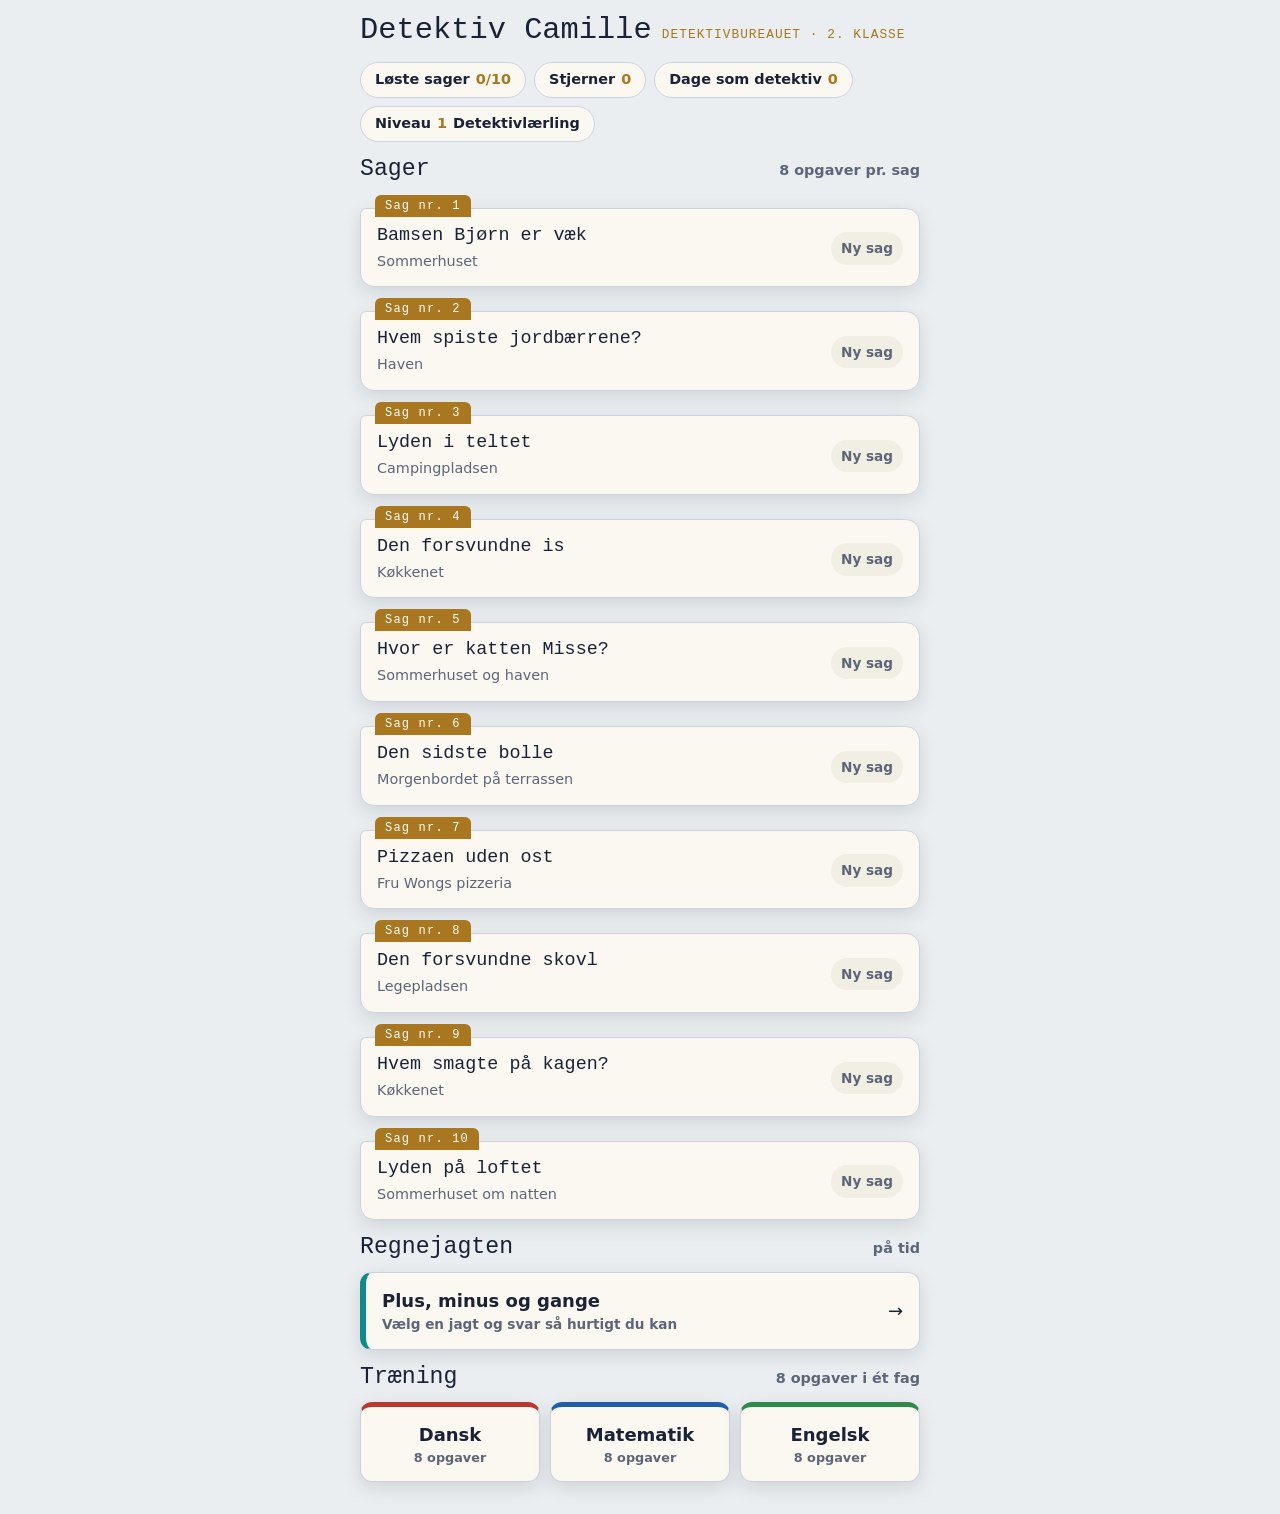
==== commit 51b11d46: "Opdatering af spillene (detektiv-00786fa48043)" ====
--- a/camille.html
+++ b/camille.html
@@ -176,7 +176,8 @@
 const LS='detektiv_camille_v1';
 const NAVN='Camille';
 const FAG={dansk:{navn:'Dansk',farve:'var(--dansk)'},mat:{navn:'Matematik',farve:'var(--mat)'},eng:{navn:'Engelsk',farve:'var(--eng)'}};
-const N_SPM=6, SPOR_VED=[1,3,5], N_TRAEN=8, N_JAGT=12;
+const FAGMIX=['mat','mat','mat','mat','dansk','dansk','dansk','eng'];
+const N_SPM=FAGMIX.length, SPOR_VED=[2,5,7], N_TRAEN=8, N_JAGT=12; // 19-10-2026: 8 opgaver, ledetråd efter 3, 6 og 8
 
 // ---------- Sagerne (2. klasse: korte sætninger, tre mistænkte) ----------
 const SAGER=[
@@ -184,15 +185,15 @@
  intro:'Bamsen Bjørn sover altid i Camilles seng. Men i dag er han væk! Hvem har taget ham?',
  labels:{fod:'Fodspor',sted:'Var',ting:'Har'},
  mist:[
-  {navn:'Hunden Pelle',rolle:'elsker bløde ting',t:{fod:'poter',sted:'i haven',ting:'mudder på poterne'}},
+  {navn:'Hunden Bella',rolle:'elsker bløde ting',t:{fod:'poter',sted:'i haven',ting:'mudder på poterne'}},
   {navn:'Morfar Finn Drost',rolle:'læser avis i stuen',t:{fod:'hjemmesko',sted:'i stuen',ting:'avisen'}},
   {navn:'Nabopigen Olivia',rolle:'leger tit i haven',t:{fod:'gummistøvler',sted:'i haven',ting:'en spand'}}],
  spor:[
   {tekst:'Sporet går ud i haven.',n:'sted',v:'i haven'},
   {tekst:'Der er mudder på gulvet.',n:'ting',v:'mudder på poterne'},
   {tekst:'Aftrykkene på gulvet er fra poter.',n:'fod',v:'poter'}],
- skyldig:'Hunden Pelle',
- loesning:'Pelle havde lagt Bjørn i sin hundekurv. Han ville bare sove med ham. Nu har Pelle fået sin egen bamse.',
+ skyldig:'Hunden Bella',
+ loesning:'Bella havde lagt Bjørn i sin hundekurv. Hun ville bare sove med ham. Nu har Bella fået sin egen bamse.',
  hist:['Du tager din lup frem. Nu er du detektiv!','Sengen er tom. Men dynen er krøllet.','Du kigger på gulvet med lommelygten.','Morfar Finn siger: "Jeg har ikke set Bjørn."','Olivia siger: "Jeg har kun leget med min spand."','Du går ud i haven og kigger dig omkring.']},
 {id:'jordbaer',titel:'Hvem spiste jordbærrene?',sted:'Haven',
  intro:'Morfar har plukket en stor skål jordbær. Nu er skålen tom! Hvem har spist dem?',
@@ -228,14 +229,14 @@
  mist:[
   {navn:'Morfar Finn Drost',rolle:'elsker chokolade',t:{fod:'store fødder',sted:'på terrassen',ting:'chokolade på skjorten'}},
   {navn:'Kusine Alma',rolle:'elsker jordbær',t:{fod:'store fødder',sted:'i køkkenet',ting:'jordbærsaft på kjolen'}},
-  {navn:'Hunden Pelle',rolle:'snuser altid ved fryseren',t:{fod:'poter',sted:'i haven',ting:'ingenting'}}],
+  {navn:'Hunden Bella',rolle:'snuser altid ved fryseren',t:{fod:'poter',sted:'i haven',ting:'ingenting'}}],
  spor:[
   {tekst:'Store fodspor går væk fra fryseren.',n:'fod',v:'store fødder'},
   {tekst:'Der er chokolade på fryserens låge.',n:'ting',v:'chokolade på skjorten'},
   {tekst:'En ispind ligger på terrassen.',n:'sted',v:'på terrassen'}],
  skyldig:'Morfar Finn Drost',
  loesning:'Morfar Finn blev helt rød i hovedet. "Jeg var så varm!" sagde han. Han købte nye is til alle.',
- hist:['Fryseren står på klem. Der drypper lidt på gulvet.','Du kigger på gulvet foran fryseren.','Alma siger: "Jeg kan ikke lide chokolade."','Pelle logrer. Han har ingen is.','Du kigger nøje på lågen til fryseren.','Du går ud for at lede efter flere spor.']},
+ hist:['Fryseren står på klem. Der drypper lidt på gulvet.','Du kigger på gulvet foran fryseren.','Alma siger: "Jeg kan ikke lide chokolade."','Bella logrer. Hun har ingen is.','Du kigger nøje på lågen til fryseren.','Du går ud for at lede efter flere spor.']},
 {id:'kat',titel:'Hvor er katten Misse?',sted:'Sommerhuset og haven',titelD:'Hvor er Misse?',erSted:true,
  intro:'Katten Misse plejer at komme, når man rasler med maden. Men i dag kommer hun ikke. Hvor er hun?',
  labels:{lyd:'Lyd',ting:'Der er',doer:'Døren'},
@@ -256,15 +257,84 @@
  mist:[
   {navn:'Mågen Max',rolle:'skriger altid efter mad',t:{spor:'vinger',sted:'på terrassen',ting:'hvide fjer'}},
   {navn:'Morfar Finn Drost',rolle:'elsker boller med ost',t:{spor:'hænder',sted:'på terrassen',ting:'krummer'}},
-  {navn:'Hunden Pelle',rolle:'elsker boller',t:{spor:'poter',sted:'under bordet',ting:'hundehår'}}],
+  {navn:'Hunden Bella',rolle:'elsker boller',t:{spor:'poter',sted:'under bordet',ting:'hundehår'}}],
  spor:[
   {tekst:'Krummerne fører ud på terrassen.',n:'sted',v:'på terrassen'},
   {tekst:'Der ligger en hvid fjer ved krummerne.',n:'ting',v:'hvide fjer'},
   {tekst:'Nogen fløj væk, da vi kom.',n:'spor',v:'vinger'}],
  skyldig:'Mågen Max',
  loesning:'Mågen Max sad på taget med bollen i næbbet. Han skreg glad. Camille fik en ny bolle med smør og ost.',
- hist:['Fadet er tomt. Der ligger krummer på bordet.','Du følger krummerne med fingeren.','Morfar Finn siger: "Jeg har kun spist to boller." Han har smør på kinden.','Pelle ligger under bordet og sover.','Du finder noget blødt og hvidt.','Du hører et skrig oppe fra taget.']}
+ hist:['Fadet er tomt. Der ligger krummer på bordet.','Du følger krummerne med fingeren.','Morfar Finn siger: "Jeg har kun spist to boller." Han har smør på kinden.','Bella ligger under bordet og sover.','Du finder noget blødt og hvidt.','Du hører et skrig oppe fra taget.']},
+{id:'pizza',titel:'Pizzaen uden ost',sted:'Fru Wongs pizzeria',
+ intro:'Fru Wong er sur. Hun er altid sur. Men i dag er hun ekstra sur: Nogen har spist al osten af den store pizza!',
+ labels:{sted:'Var',mund:'Om munden',fod:'Fodspor'},
+ mist:[
+  {navn:'Fru Wong',rolle:'ejer pizzeriaet og er altid sur',t:{sted:'bag disken',mund:'ingenting',fod:'træsko'}},
+  {navn:'Hunden Bella',rolle:'elsker ost',t:{sted:'under bordet',mund:'ost',fod:'poter'}},
+  {navn:'Morfar Finn Drost',rolle:'tabte sine briller',t:{sted:'under bordet',mund:'ingenting',fod:'brune sko'}}],
+ spor:[
+  {tekst:'Nogen var under bordet.',n:'sted',v:'under bordet'},
+  {tekst:'Den skyldige har ost om munden.',n:'mund',v:'ost'},
+  {tekst:'Der er poteaftryk i melet på gulvet.',n:'fod',v:'poter'}],
+ skyldig:'Hunden Bella',
+ loesning:'Det var Bella! Hun havde slikket al osten af. Fru Wong knurrede og gav hende alligevel et stykke ost. Hun smilede næsten.',
+ hist:['Fru Wong peger på pizzaen. "Se! Ingen ost!"','Du kigger på pizzaen. Der er kun tomat tilbage.','Du går rundt om bordet med din lup.','Morfar Finn kravler op fra gulvet. "Jeg fandt mine briller!"','Fru Wong banker en træsko i gulvet.','Du kigger på alle munde. Én af dem er gul.','Bella logrer og kigger væk.','Du kigger ned i melet på gulvet.']},
+{id:'skovl',titel:'Den forsvundne skovl',sted:'Legepladsen',
+ intro:'Camilles røde skovl er væk fra sandkassen. Lærke og Josefine leger på legepladsen, og Morfar sidder på bænken. Hvem har taget den?',
+ labels:{toej:'Tøj',sted:'Var',vane:'Vane'},
+ mist:[
+  {navn:'Lærke',rolle:'bygger de bedste sandslotte',t:{toej:'gul kjole',sted:'i sandkassen',vane:'graver huller'}},
+  {navn:'Josefine',rolle:'gynger højest af alle',t:{toej:'rød kjole',sted:'på gyngen',vane:'graver huller'}},
+  {navn:'Morfar Finn Drost',rolle:'læser avis på bænken',t:{toej:'brun jakke',sted:'på bænken',vane:'læser avis'}}],
+ spor:[
+  {tekst:'Der er et nyt, dybt hul i sandkassen.',n:'vane',v:'graver huller'},
+  {tekst:'En rød tråd sidder fast på skovlens skaft.',n:'toej',v:'rød kjole'},
+  {tekst:'Skovlen lå under gyngen.',n:'sted',v:'på gyngen'}],
+ skyldig:'Josefine',
+ loesning:'Josefine havde lånt skovlen. Hun gravede en hemmelig sten ned til Camille, en med glimmer på! Nu graver de huller sammen.',
+ hist:['Du kigger i sandkassen. Skovlen er væk.','Lærke bygger et slot. "Jeg har min egen skovl," siger hun.','Du går rundt på legepladsen og kigger.','Morfar Finn kigger op fra avisen. "Skovl? Jeg graver aldrig."','Du finder noget rødt i sandet.','Josefine gynger højt og fniser.','Du kigger under gyngen.','Du samler alle ledetrådene i notesbogen.']},
+{id:'kage',titel:'Hvem smagte på kagen?',sted:'Køkkenet',
+ intro:'Der er fødselsdag i morgen. Kagen står i køkkenet. Men nu mangler der et stykke! Hvem har smagt på den?',
+ labels:{haender:'Hænder',sted:'Var',elsker:'Elsker'},
+ mist:[
+  {navn:'Dagmar',rolle:'elsker chokolade',t:{haender:'krummer på trøjen',sted:'i køkkenet',elsker:'chokolade'}},
+  {navn:'Johanne',rolle:'elsker jordbær',t:{haender:'rene hænder',sted:'i haven',elsker:'jordbær'}},
+  {navn:'Morfar Finn Drost',rolle:'drikker kaffe i køkkenet',t:{haender:'rene hænder',sted:'i køkkenet',elsker:'kaffe'}}],
+ spor:[
+  {tekst:'Nogen var i køkkenet i eftermiddag.',n:'sted',v:'i køkkenet'},
+  {tekst:'Der er chokolade på et glas.',n:'elsker',v:'chokolade'},
+  {tekst:'Der ligger krummer på en trøje.',n:'haender',v:'krummer på trøjen'}],
+ skyldig:'Dagmar',
+ loesning:'Dagmar smagte bare lige, om kagen var god. Det var den! Hun lovede at bage en ny sammen med Camille i morgen.',
+ hist:['Du kigger på kagen. Der mangler et stykke i kanten.','Johanne kommer ind fra haven med jordbær.','Du spørger alle, hvor de har været.','Morfar Finn drikker kaffe. "Jeg rører aldrig kage før fødselsdagen."','Du kigger på glassene på bordet.','Dagmar fniser og gemmer hænderne bag ryggen.','Du kigger på alles trøjer.','Du lægger ledetrådene sammen.']},
+{id:'loft',titel:'Lyden på loftet',sted:'Sommerhuset om natten',
+ intro:'Yrsa sover hos Camille. Midt om natten lyder der skridt på loftet. Og så et dunk! Hvem er deroppe?',
+ labels:{lyd:'Lyd',sted:'Var',spor:'Efterlader'},
+ mist:[
+  {navn:'Katten Misse',rolle:'går lydløst rundt om natten',t:{lyd:'lydløse skridt',sted:'på loftet',spor:'kattehår'}},
+  {navn:'Yrsa',rolle:'kan ikke falde i søvn',t:{lyd:'fnisen',sted:'på loftet',spor:'sokker'}},
+  {navn:'Morfar Finn Drost',rolle:'snorker højt',t:{lyd:'snorken',sted:'i soveværelset',spor:'tøfler'}}],
+ spor:[
+  {tekst:'Lyden kom fra loftet.',n:'sted',v:'på loftet'},
+  {tekst:'Der ligger kattehår på loftstrappen.',n:'spor',v:'kattehår'},
+  {tekst:'Først var der lydløse skridt, så et dunk.',n:'lyd',v:'lydløse skridt'}],
+ skyldig:'Katten Misse',
+ loesning:'Det var Misse! Hun havde væltet en kasse med julepynt på loftet. Yrsa og Camille grinede så meget, at Morfar vågnede.',
+ hist:['Du tager din lommelygte. Yrsa holder dig i hånden.','Dunk! Der er det igen.','Du lytter ved loftstrappen.','Morfar Finn snorker inde fra soveværelset.','Du lyser på trappen med lommelygten.','Yrsa hvisker: "Jeg fniser, men jeg er ikke på loftet!"','Du lytter en gang til. Helt stille … og så dunk.','Du kravler op ad trappen med lygten.']}
 ];
+
+
+// 19-10-2026: sagerne fik 8 opgaver i stedet for 6. De gamle sager får to ekstra historielinjer,
+// sat ind på plads 1 og 4, så ledetrådene stadig afsløres ved opgave 3, 6 og 8.
+const EKSTRA_HIST={
+ bamse:['Bella snuser til sengen og logrer.','Du kigger ud ad vinduet. Det har regnet.'],
+ jordbaer:['Der ligger to små blade på bordet.','Solsorten synger. Den har ikke rød saft om næbbet.'],
+ telt:['Yrsa sover stadig i teltet ved siden af.','Du finder en lille skål i græsset.'],
+ is:['Der drypper is på gulvet foran fryseren.','Du følger dråberne med fingeren.'],
+ kat:['Du kalder: "Misse! Misse!" Ingen svar.','Du kigger i kurven. Den er tom.'],
+ bolle:['Der er smør på dugen.','Mågen Max skriger oppe fra taget.']
+};
+for(const s of SAGER){const e=EKSTRA_HIST[s.id];if(e){s.hist.splice(1,0,e[0]);s.hist.splice(4,0,e[1])}}
 
 // ---------- Dansk 2. klasse ----------
 const DANSK=[
@@ -319,7 +389,65 @@
  {q:'sol + skin = ?',o:['solskin','skinsol','solsol','skinskin']},
  {q:'regn + bue = ?',o:['regnbue','bueregn','regnbu','regne']},
  {q:'Hvilken dag kommer efter mandag?',o:['tirsdag','søndag','fredag','onsdag']},
- {q:'Hvilken dag kommer efter fredag?',o:['lørdag','torsdag','mandag','søndag']}
+ {q:'Hvilken dag kommer efter fredag?',o:['lørdag','torsdag','mandag','søndag']},
+ ...[['sø','søø','sjø','søe'],['træ','trææ','tre','træe'],['mad','maad','madt','matt'],['sne','snee','sné','snæ'],['bus','buss','bos','buus'],['hat','hatt','had','haat'],['dyr','dyyr','dyer','dyhr'],['æg','ægg','eg','ægh'],['øre','øøre','ørre','øhre'],['tæppe','tæpe','teppe','tæppee'],['lampe','lambe','lampee','lammpe'],['sofa','sofaa','sowfa','soffa'],['kaffe','kafe','kaffee','kaffa'],['appelsin','apelsin','appelsiin','abbelsin'],['banan','bannan','banann','banaan'],['krokodille','krokodile','krokkodille','krokodihle'],['flyver','flyer','flyvver','flyveer'],['morfar','morfarr','moorfar','morfah']]
+   .map(o=>({q:'Hvilket ord er stavet rigtigt?',o,n:(o[0].length>5?2:1)})),
+ {q:'Hvilket ord rimer på "ko"?',o:['sko','ku','kat','kop']},
+ {q:'Hvilket ord rimer på "hat"?',o:['kat','hus','hest','hal']},
+ {q:'Hvilket ord rimer på "bold"?',o:['kold','bil','bog','bal']},
+ {q:'Hvilket ord rimer på "sne"?',o:['te','sol','snor','sø']},
+ {q:'Hvilket ord rimer på "mor"?',o:['bror','mus','mand','mur']},
+ {q:'Hvilket ord rimer på "pizza"?',o:['Lisa','pizzeria','ost','is'],n:2},
+ {q:'Hvilket bogstav slutter "hund" med?',o:['d','n','h','t']},
+ {q:'Hvilket bogstav er i midten af "kat"?',o:['a','k','t','e']},
+ {q:'Hvor mange bogstaver er der i "Bella"?',o:['5','4','6','3']},
+ {q:'Hvilket ord starter med samme lyd som "sol"?',o:['sø','ko','ol','lås']},
+ {q:'Hvilket bogstav er IKKE en vokal?',o:['k','a','o','u'],n:2},
+ {q:'Hvor mange vokaler er der i "Camille"?',o:['3','2','4','1'],f:'a, i og e er vokaler.',n:2},
+ {q:'Hvor mange stavelser er der i "pizza"?',o:['2','1','3','4'],f:'piz-za.'},
+ {q:'Hvor mange stavelser er der i "detektiv"?',o:['3','2','4','5'],f:'de-tek-tiv.',n:2},
+ {q:'Hvor mange stavelser er der i "morfar"?',o:['2','1','3','4']},
+ {q:'En sko, to ___',o:['sko','skoer','skoe','skor'],f:'Nogle ord ændrer sig ikke: en sko, to sko.',n:2},
+ {q:'En mus, to ___',o:['mus','muse','muser','musene'],n:2},
+ {q:'Et æg, to ___',o:['æg','ægge','ægger','ægs'],n:2},
+ {q:'En pige, to ___',o:['piger','pige','pigene','pigs']},
+ {q:'Hvilket ord er noget, man kan gøre?',o:['svømme','sø','våd','blå']},
+ {q:'Hvilket ord er en ting?',o:['skovl','grave','dyb','under']},
+ {q:'Hvilket ord fortæller, hvordan noget er?',o:['sur','pizza','bager','Fru Wong'],f:'Fru Wong er sur. "Sur" fortæller, hvordan hun er.'},
+ {q:'Hvad er det modsatte af "tyk"?',o:['tynd','høj','stor','lang']},
+ {q:'Hvad er det modsatte af "ny"?',o:['gammel','ung','god','fin']},
+ {q:'Hvad er det modsatte af "sur"?',o:['glad','sød','salt','vred']},
+ {q:'Hvad er det modsatte af "ude"?',o:['inde','oppe','nede','væk']},
+ {q:'Hvad er det modsatte af "høj"?',o:['lav','lille','dyb','kort'],n:2},
+ {q:'Hvilket ord betyder det samme som "sjov"?',o:['morsom','kedelig','sød','sur'],n:2},
+ {q:'Hvilket ord betyder det samme som "rar"?',o:['sød','sur','træt','hurtig'],n:2},
+ {q:'Hvilken sætning er rigtig?',o:['Bella er en hund.','bella er en hund.','Bella Er en hund','bella er en Hund.'],f:'Navne skrives med stort, og der er punktum til sidst.'},
+ {q:'Hvilken sætning er rigtig?',o:['Morfar hedder Finn.','morfar hedder finn.','Morfar Hedder Finn','morfar hedder Finn'],f:'Navnet Finn skrives med stort.'},
+ {q:'Hvad skal der stå til sidst? "Hvor er Bella"',o:['?','.','!',',']},
+ {q:'Hvad skal der stå til sidst? "Pas på"',o:['!','?',',','-'],f:'Når man råber eller advarer, bruger man udråbstegn.',n:2},
+ {q:'Hvilket ord passer? "Bella ___ på sin bold."',o:['gnaver','gnave','gnavede','gnav'],n:2},
+ {q:'Hvilket ord passer? "I går ___ vi til stranden."',o:['gik','går','gå','gået'],n:2},
+ {q:'Hvilket ord passer? "Morfar ___ avis hver morgen."',o:['læser','læste','læse','læst']},
+ {t:'Bella er en brun hund. Hun elsker ost. Når ingen kigger, hopper hun op på bordet.',q:'Hvad elsker Bella?',o:['ost','kød','kage','is']},
+ {t:'Bella er en brun hund. Hun elsker ost. Når ingen kigger, hopper hun op på bordet.',q:'Hvilken farve har Bella?',o:['brun','sort','hvid','gul']},
+ {t:'Fru Wong bager pizza. Hun er altid sur. Men hendes pizza er den bedste i byen.',q:'Hvordan er Fru Wong?',o:['sur','glad','træt','bange']},
+ {t:'Fru Wong bager pizza. Hun er altid sur. Men hendes pizza er den bedste i byen.',q:'Hvad bager Fru Wong?',o:['pizza','kage','brød','boller']},
+ {t:'Morfar Finn leder efter sine briller. Han kigger i bilen og i haven. Brillerne sidder på hans hoved!',q:'Hvor er brillerne?',o:['på hans hoved','i bilen','i haven','på bordet']},
+ {t:'Yrsa og Camille bygger en hule af puder. Katten Misse kravler ind og falder i søvn.',q:'Hvem falder i søvn i hulen?',o:['Misse','Yrsa','Camille','Morfar']},
+ {t:'Lærke har en gul kjole. Josefine har en rød kjole. Dagmar har en blå kjole med prikker.',q:'Hvem har den røde kjole?',o:['Josefine','Lærke','Dagmar','Johanne'],n:2},
+ {t:'Det er lørdag. Johanne cykler hen til Camille. De spiser pandekager og leger detektiver hele dagen.',q:'Hvad spiser de?',o:['pandekager','pizza','is','boller'],n:2},
+ {t:'Det er lørdag. Johanne cykler hen til Camille. De spiser pandekager og leger detektiver hele dagen.',q:'Hvilken dag er det?',o:['lørdag','søndag','fredag','mandag'],n:2},
+ {q:'Hvilket bogstav kommer efter s?',o:['t','r','u','q']},
+ {q:'Hvilket bogstav kommer lige før k?',o:['j','l','i','h'],n:2},
+ {q:'Hvilket ord kommer først i alfabetet?',o:['abe','bil','kat','sø']},
+ {q:'Hvad er det store bogstav til "e"?',o:['E','F','Æ','B']},
+ {q:'is + bil = ?',o:['isbil','bilis','isbilen','is-bil']},
+ {q:'hunde + hus = ?',o:['hundehus','hushund','hundhus','hundehuse']},
+ {q:'Hvilken dag kommer efter onsdag?',o:['torsdag','tirsdag','fredag','søndag']},
+ {q:'Hvilken dag kommer før mandag?',o:['søndag','tirsdag','lørdag','fredag'],n:2},
+ {q:'Hvilken måned kommer efter januar?',o:['februar','marts','december','juni'],n:2},
+ {q:'Hvilken årstid er det, når det sner?',o:['vinter','sommer','forår','efterår']}
+
 ];
 
 // ---------- Engelsk 2. klasse ----------
@@ -342,7 +470,43 @@
  {q:'How many fingers do you have on one hand?',o:['five','four','ten','two']},
  {q:'Hvad betyder "big"?',o:['stor','lille','blå','bil']},
  {q:'Hvad betyder "small"?',o:['lille','stor','smal','sulten']},
- {q:'Hvad betyder "happy"?',o:['glad','sur','træt','hurtig']}
+ {q:'Hvad betyder "happy"?',o:['glad','sur','træt','hurtig']},
+ ...[['orange','orange','yellow','red','pink'],['lyserød','pink','purple','red','white'],['lilla','purple','pink','blue','brown'],['brun','brown','black','blue','grey'],['grå','grey','green','gold','white'],['mus','mouse','house','horse','moose'],['kanin','rabbit','rat','cat','bat'],['frø','frog','fog','dog','fox'],['and','duck','dog','dot','deer'],['ko','cow','cat','car','cap'],['får','sheep','ship','shop','sheet'],['bjørn','bear','beer','bird','boar'],['fisk','fish','dish','wish','fist'],['fod','foot','food','fool','fat'],['øje','eye','ear','egg','ice'],['mund','mouth','mouse','month','moth'],['ben','leg','lag','log','let'],['bedstefar','grandad','dad','granny','uncle'],['søster','sister','brother','mother','mister'],['bror','brother','father','sister','butter'],['baby','baby','boy','bee','body'],['is','ice cream','ice','cream','cake'],['kage','cake','cook','coke','cat'],['pizza','pizza','pasta','piece','place'],['vand','water','wind','winter','wetter'],['mælk','milk','melt','mild','mile'],['bil','car','cat','cap','can'],['bus','bus','bush','boss','box'],['cykel','bike','bite','back','bake'],['båd','boat','bat','boot','bite'],['hoppe','jump','jam','jog','job'],['løbe','run','ran','rain','ring'],['sove','sleep','slip','sheep','sweep'],['spise','eat','ate','it','eight'],['drikke','drink','drank','dream','drop'],['læse','read','red','ride','road'],['stor','big','bag','bug','beg'],['lille','small','smell','smile','snail'],['hurtig','fast','fat','first','feast'],['glad','happy','hungry','heavy','hairy']]
+   .map(([da,...o])=>({q:`Hvad hedder "${da}" på engelsk?`,o,n:(o[0].length>4?2:1)})),
+ ...[[11,'eleven'],[12,'twelve'],[13,'thirteen'],[14,'fourteen'],[15,'fifteen'],[16,'sixteen'],[17,'seventeen'],[18,'eighteen'],[19,'nineteen'],[20,'twenty']]
+   .map(([n,en],_,alle)=>({q:`Hvad hedder ${n} på engelsk?`,o:[en,...shuffle(alle.filter(x=>x[1]!==en)).slice(0,3).map(x=>x[1])],n:2})),
+ {q:'Hvad betyder "dog"?',o:['hund','kat','and','gris']},
+ {q:'Hvad betyder "cat"?',o:['kat','ko','kage','kam']},
+ {q:'Hvad betyder "red"?',o:['rød','rund','ren','ræv']},
+ {q:'Hvad betyder "blue"?',o:['blå','blomst','blød','bil']},
+ {q:'Hvad betyder "one"?',o:['et','to','en and','ingen']},
+ {q:'Hvad betyder "please"?',o:['vær så venlig','tak','hej','farvel']},
+ {q:'Hvad betyder "sorry"?',o:['undskyld','tak','hej','ja'],n:2},
+ {q:'Hvad betyder "What is your name?"',o:['Hvad hedder du?','Hvor bor du?','Hvor gammel er du?','Hvad laver du?']},
+ {q:'Hvad betyder "I am hungry"?',o:['Jeg er sulten','Jeg er træt','Jeg er glad','Jeg er sur'],n:2},
+ {q:'Hvad betyder "I like pizza"?',o:['Jeg kan lide pizza','Jeg laver pizza','Jeg har pizza','Jeg spiser pizza'],n:2},
+ {q:'Hvad betyder "Good morning, Grandpa"?',o:['Godmorgen, morfar','Godnat, morfar','Farvel, far','Hej, mor']},
+ {q:'Hvad betyder "It is raining"?',o:['Det regner','Det sner','Solen skinner','Det blæser'],n:2},
+ {q:'Hvad betyder "The dog is brown"?',o:['Hunden er brun','Hunden er sort','Katten er brun','Hunden er sur']},
+ {q:'Hvad hedder "Jeg hedder Camille" på engelsk?',o:['My name is Camille','I am name Camille','Me Camille','Camille is me']},
+ {q:'Hvad hedder "Jeg er 8 år" på engelsk?',o:['I am eight years old','I have eight years','I am eight old','Me eight year'],n:2},
+ {q:'Hvad hedder "Tak for mad" på engelsk?',o:['Thank you for the food','Thanks food','Food thank you','Good food you'],n:3},
+ {q:'What colour is a strawberry?',o:['red','blue','green','black']},
+ {q:'What colour is snow?',o:['white','black','green','brown']},
+ {q:'What colour is the sun?',o:['yellow','blue','purple','grey']},
+ {q:'How many eyes do you have?',o:['two','one','three','four']},
+ {q:'How many legs does a spider have?',o:['eight','six','four','two'],n:2},
+ {q:'Which animal says "woof"?',o:['a dog','a cat','a cow','a duck']},
+ {q:'Which animal says "meow"?',o:['a cat','a dog','a pig','a bird']},
+ {q:'Which is a fruit?',o:['an apple','a carrot','a potato','a cake'],n:2},
+ {q:'Which day comes after Friday?',o:['Saturday','Sunday','Monday','Thursday'],n:3},
+ {q:'What is the opposite of "big"?',o:['small','tall','long','bad']},
+ {q:'What is the opposite of "happy"?',o:['sad','glad','mad','bad'],n:2},
+ {t:'This is Bella. Bella is a dog. She is brown. She likes cheese.',q:'What does Bella like?',o:['cheese','cake','fish','bread'],n:2},
+ {t:'This is Bella. Bella is a dog. She is brown. She likes cheese.',q:'What colour is Bella?',o:['brown','black','white','red'],n:2},
+ {t:'Grandpa Finn has a hat. The hat is green. A bird sits on the hat!',q:'What colour is the hat?',o:['green','red','blue','yellow'],n:2},
+ {t:'Grandpa Finn has a hat. The hat is green. A bird sits on the hat!',q:'What sits on the hat?',o:['a bird','a cat','a dog','a frog'],n:3}
+
 ];
 
 // ---------- Matematik 2. klasse ----------
@@ -390,6 +554,42 @@
  ()=>{const s=rnd(11,20),a=rnd(2,s-2);return{q:`${a} + ? = ${s}`,s:s-a,f:`${s} − ${a} = ${s-a}`}}
 ];
 
+
+// Sværhedsgrad (19-10-2026): niveau 1: 0-5 stjerner, niveau 2: 6-14, niveau 3: 15+.
+const NIVEAU_NAVN=['','Detektivlærling','Detektiv','Mesterdetektiv'];
+function niveau(){const st=Object.values(P.sager).reduce((a,x)=>a+(x.stars||0),0);return st>=15?3:(st>=6?2:1)}
+
+
+// Niveau 2+: plus og minus til 100 MED tierovergang, det dobbelte, tre tal, klokken kvart
+const MAT2=[
+ ()=>{let a=rnd(15,85),b=rnd(6,99-a);if((a%10)+(b%10)<10)b=Math.min(99-a,b+(10-(a%10)));return{q:`Hvad er ${a} + ${b}?`,s:a+b,f:`Fyld op til næste tier: ${a} + ${10-a%10} = ${a+10-a%10}, og så resten.`}},
+ ()=>{let a=rnd(31,99),b=rnd(5,a-1);if((a%10)>=(b%10))b=Math.min(a-1,b+((a%10)-(b%10)+1));return{q:`Hvad er ${a} − ${b}?`,s:a-b,f:`Træk ned til tieren først: ${a} − ${a%10} = ${a-a%10}, og så resten.`}},
+ ()=>{const n=rnd(11,45);return{q:`Hvad er det dobbelte af ${n}?`,s:2*n,f:`${n} + ${n} = ${2*n}`}},
+ ()=>{const n=2*rnd(11,40);return{q:`Hvad er halvdelen af ${n}?`,s:n/2}},
+ ()=>{const a=rnd(10,40),b=rnd(10,40),c=rnd(1,19);return{q:`Hvad er ${a} + ${b} + ${c}?`,s:a+b+c}},
+ ()=>{const s=rnd(40,99),a=rnd(10,s-10);return{q:`${a} + ? = ${s}`,s:s-a,f:`${s} − ${a} = ${s-a}`}},
+ ()=>{const h=rnd(1,11);return{q:`Den store viser peger på 3. Den lille er lige efter ${h}. Hvad er klokken?`,o:[`kvart over ${ORD[h]}`,`kvart i ${ORD[h+1]}`,`halv ${ORD[h+1]}`,`klokken ${ORD[h]}`],mc:true,f:`Når den store viser peger på 3, er klokken kvart over.`}},
+ ()=>{const h=rnd(1,11);return{q:`Den store viser peger på 9. Den lille er lige før ${h+1}. Hvad er klokken?`,o:[`kvart i ${ORD[h+1]}`,`kvart over ${ORD[h]}`,`halv ${ORD[h+1]}`,`klokken ${ORD[h+1]}`],mc:true,f:`Når den store viser peger på 9, er klokken kvart i.`}},
+ ()=>{const k=rnd(3,9);return{q:`En edderkop har 8 ben. Hvor mange ben har ${k} edderkopper?`,s:8*k}},
+ ()=>{const b=rnd(1,10);return{q:`Hvad er 4 · ${b}?`,s:4*b}},
+ ()=>{const b=rnd(1,10);return{q:`Hvad er 3 · ${b}?`,s:3*b}},
+ ()=>{const a=rnd(2,9),t=rnd(2,9);return{q:`${a*t} kr. skal deles ligeligt mellem ${a} børn. Hvor mange kr. får hver?`,s:t,f:`${a} · ${t} = ${a*t}`}},
+ ()=>{const n=rnd(101,199);return{q:`Hvilket tal kommer lige efter ${n}?`,s:n+1}},
+ ()=>{const l=unik(4,100,500);const m=Math.max(...l);return{q:'Hvilket tal er størst?',o:[m+'',...l.filter(x=>x!==m).map(String)],mc:true}}
+];
+// Niveau 3: tal til 1000, gange med 6-10, enkel division, meter og centimeter
+const MAT3=[
+ ()=>{const a=rnd(120,780),b=rnd(110,999-a);return{q:`Hvad er ${a} + ${b}?`,s:a+b}},
+ ()=>{const a=rnd(300,999),b=rnd(100,a-50);return{q:`Hvad er ${a} − ${b}?`,s:a-b}},
+ ()=>{const a=rnd(6,10),b=rnd(2,10);return{q:`Hvad er ${a} · ${b}?`,s:a*b}},
+ ()=>{const a=pick([2,5,10]),b=rnd(2,10);return{q:`Hvad er ${a*b} : ${a}?`,s:b,f:`${a} · ${b} = ${a*b}`}},
+ ()=>{const m=rnd(2,9);return{q:`Hvor mange centimeter er ${m} meter?`,s:100*m}},
+ ()=>{const t=rnd(2,5);return{q:`Hvor mange minutter er ${t} timer?`,s:60*t}},
+ ()=>{const n=rnd(2,9);return{q:`Hvilket tal mangler? ${n}, ${n*2}, ${n*4}, ?`,s:n*8,f:'Tallene fordobles.'}},
+ ()=>{const l=rnd(3,9),b=rnd(2,6);return{q:`Et rektangel er ${l} cm langt og ${b} cm bredt. Hvad er omkredsen i cm?`,s:2*(l+b),f:`${l} + ${b} + ${l} + ${b} = ${2*(l+b)}`}},
+ ()=>{const p=rnd(12,48),k=rnd(2,4);return{q:`${k} is koster ${p} kr. hver. Hvad koster de tilsammen?`,s:p*k}}
+];
+
 // ---------- Gemt fremgang ----------
 let P;
 function load(){try{P=JSON.parse(localStorage.getItem(LS))||{}}catch(e){P={}}
@@ -398,12 +598,13 @@
 function noterDag(){const d=new Date().toISOString().slice(0,10);if(!P.dage.includes(d)){P.dage.push(d);save()}}
 function pickItem(fag){
   const bank=fag==='dansk'?DANSK:ENGELSK;let seen=P.set[fag];
-  let kand=bank.map((_,i)=>i).filter(i=>!seen.includes(i));
-  if(!kand.length){seen=P.set[fag]=[];kand=bank.map((_,i)=>i)}
+  const niv=niveau();const ok=i=>(bank[i].n||1)<=niv;
+  let kand=bank.map((_,i)=>i).filter(i=>ok(i)&&!seen.includes(i));
+  if(!kand.length){seen=P.set[fag]=[];kand=bank.map((_,i)=>i).filter(ok)}
   const i=pick(kand);seen.push(i);save();
   const it=bank[i];return{type:'mc',q:it.q,t:it.t,svar:it.o[0],opts:shuffle(it.o),f:it.f};
 }
-function lavMat(){const it=pick(MAT)();
+function lavMat(){const niv=niveau();const pool=MAT.concat(niv>=2?MAT2:[],niv>=3?MAT3:[]);const it=pick(pool)();
   if(it.mc)return{type:'mc',q:it.q,svar:it.o[0],opts:shuffle(it.o),f:it.f};
   return{type:'tal',q:it.q,svar:String(it.s),f:it.f};}
 function lavSpm(fag){return fag==='mat'?lavMat():pickItem(fag)}
@@ -418,7 +619,7 @@
 }
 // Gem hvor hun er naaet til (sag eller traening), saa appen kan lukkes og aabnes igen
 function gemS(){try{if(S.screen==='q'||S.screen==='deduk'){const g=Object.assign({},S,{sag:S.sag?S.sag.id:undefined});localStorage.setItem(LS+'_s',JSON.stringify(g))}else localStorage.removeItem(LS+'_s')}catch(e){}}
-function genoptag(){try{const g=JSON.parse(localStorage.getItem(LS+'_s')||'null');if(!g||!g.screen)return;if(g.sag){g.sag=SAGER.find(s=>s.id===g.sag);if(!g.sag)return}if(g.mode==='sag'&&!g.sag)return;S=g}catch(e){}}
+function genoptag(){try{const g=JSON.parse(localStorage.getItem(LS+'_s')||'null');if(!g||!g.screen)return;if(g.sag){g.sag=SAGER.find(s=>s.id===g.sag);if(!g.sag)return}if(g.mode==='sag'&&!g.sag)return;if(g.mode==='sag'&&g.qs.length!==N_SPM)return;S=g}catch(e){}}
 function stjerner(n){return '★'.repeat(n)+'☆'.repeat(3-n)}
 
 function rHjem(){
@@ -426,7 +627,7 @@
   const st=Object.values(P.sager).reduce((a,x)=>a+(x.stars||0),0);
   return `
   <header class="brand"><h1>Detektiv ${NAVN}</h1><small>Detektivbureauet · 2. klasse</small></header>
-  <div class="stats"><div class="stat">Løste sager <b>${done}/${SAGER.length}</b></div><div class="stat">Stjerner <b>${st}</b></div><div class="stat">Dage som detektiv <b>${P.dage.length}</b></div></div>
+  <div class="stats"><div class="stat">Løste sager <b>${done}/${SAGER.length}</b></div><div class="stat">Stjerner <b>${st}</b></div><div class="stat">Dage som detektiv <b>${P.dage.length}</b></div><div class="stat">Niveau <b>${niveau()}</b> ${NIVEAU_NAVN[niveau()]}</div></div>
   <section class="sektion"><div class="sektion-h"><h2>Sager</h2><span>${N_SPM} opgaver pr. sag</span></div>
   ${SAGER.map((s,i)=>{const p=P.sager[s.id]||{};const kl=p.done?'done':(p.igang?'igang':'');
     const status=p.done?`<span class="stjerner">${stjerner(p.stars)}</span>`:(p.igang?'I gang':'Ny sag');
@@ -478,7 +679,7 @@
 // ---------- Opgave-flow ----------
 function startSag(id){const sag=SAGER.find(s=>s.id===id);noterDag();
   P.sager[id]=P.sager[id]||{};P.sager[id].igang=true;save();
-  const fag=shuffle(['mat','mat','mat','dansk','dansk','eng']);
+  const fag=shuffle(FAGMIX);
   S={screen:'q',mode:'sag',sag,qs:fag,i:0,fejl:0,forsog:0};nyt();}
 function startTraen(fag){noterDag();S={screen:'q',mode:'traen',fag,qs:Array(N_TRAEN).fill(fag),i:0,fejl:0,forsog:0};nyt();}
 function nyt(){S.fag=S.qs[S.i];S.item=lavSpm(S.fag);S.forsog=0;S.screen='q';render();const inp=document.getElementById('ans');if(inp)inp.focus();}
@@ -508,7 +709,7 @@
   if(S.i<S.qs.length){nyt();return}
   if(S.mode==='sag'){S.screen='deduk';S.ude=[];render()}else{S.screen='traenslut';render()}}
 function anklag(i){const s=S.sag,m=s.mist[i];
-  if(m.navn===s.skyldig){const stars=S.fejl<=1?3:(S.fejl<=2?2:1);const p=P.sager[s.id];
+  if(m.navn===s.skyldig){const stars=S.fejl<=1?3:(S.fejl<=3?2:1);const p=P.sager[s.id];
     p.done=true;p.igang=false;p.stars=Math.max(p.stars||0,stars);save();S.screen='opklaret';render();konfetti();return}
   const sp=s.spor.find(x=>m.t[x.n]!==x.v);S.ude.push(i);
   render();document.getElementById('fb').innerHTML=`<div class="fb bad"><div class="t">Nej, ${s.erSted?'hun er ikke '+esc(m.navn.toLowerCase()):'det var ikke '+esc(m.navn)}.</div>
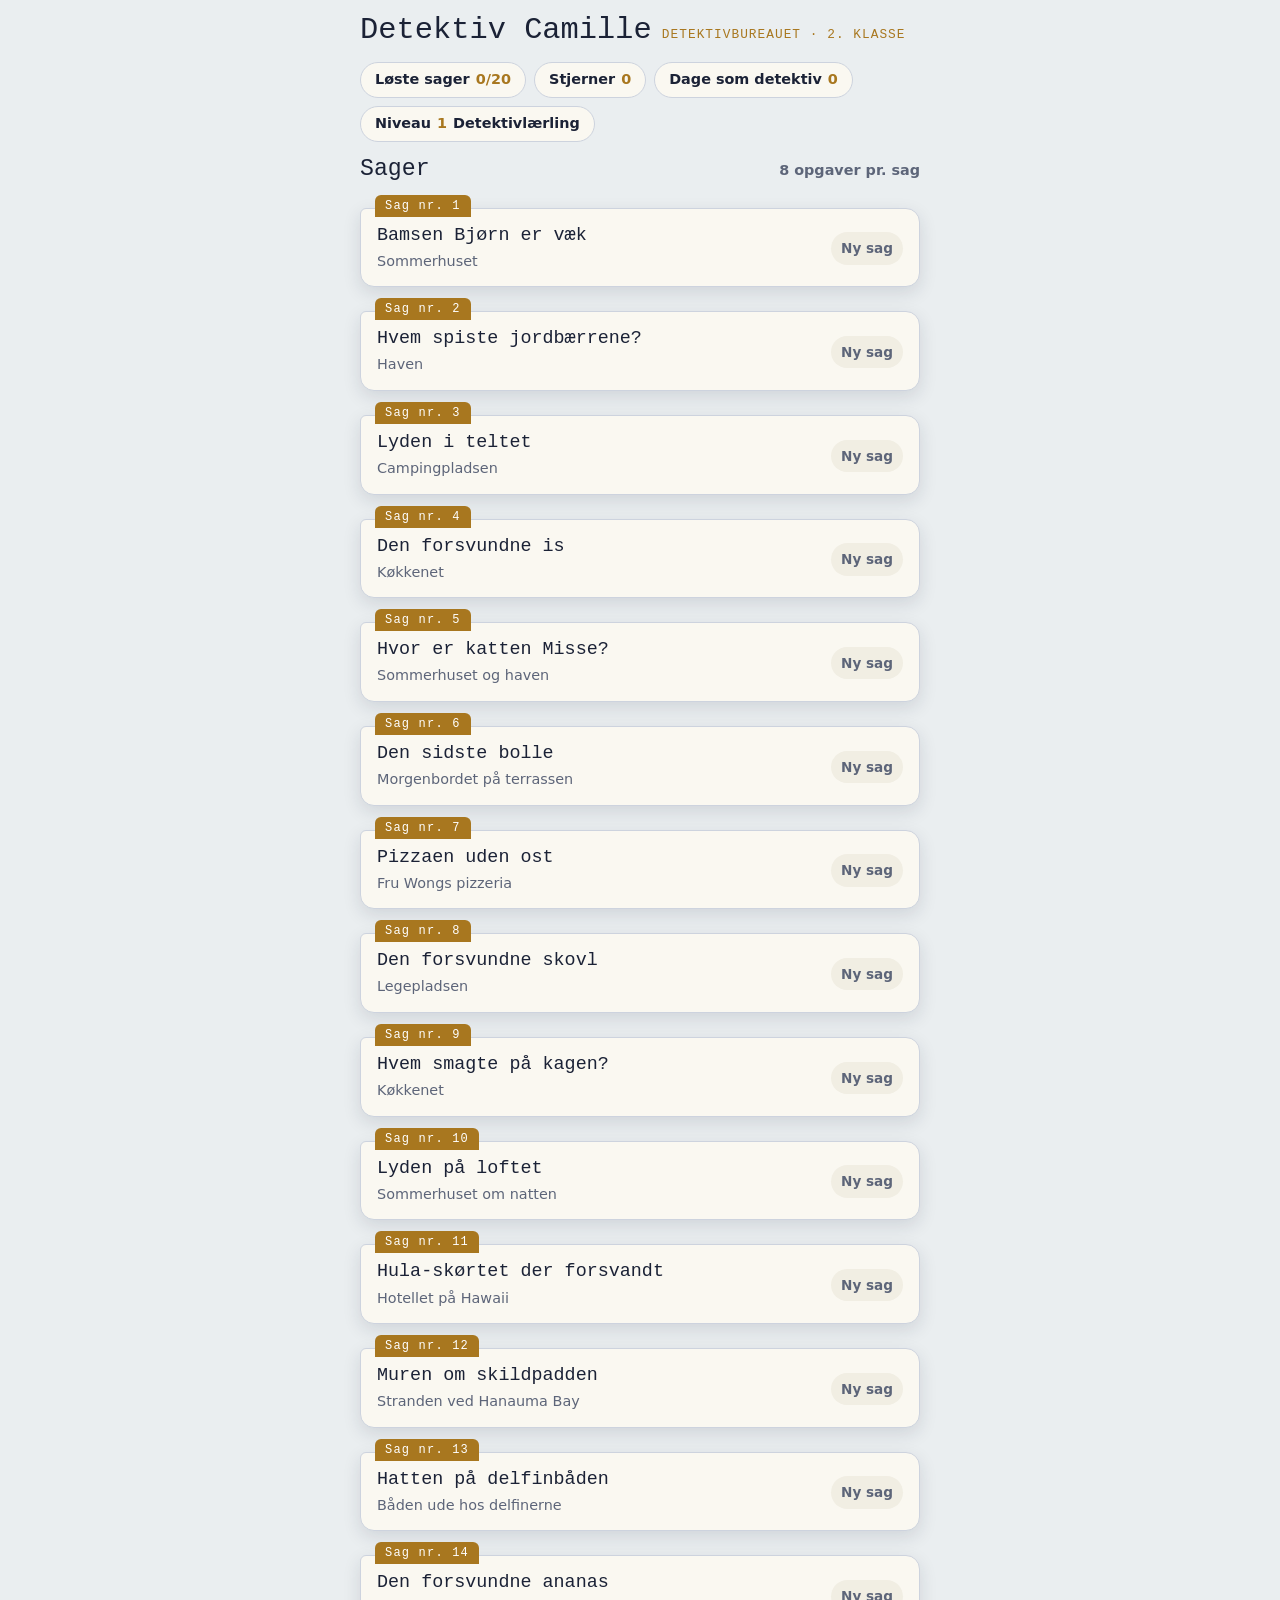
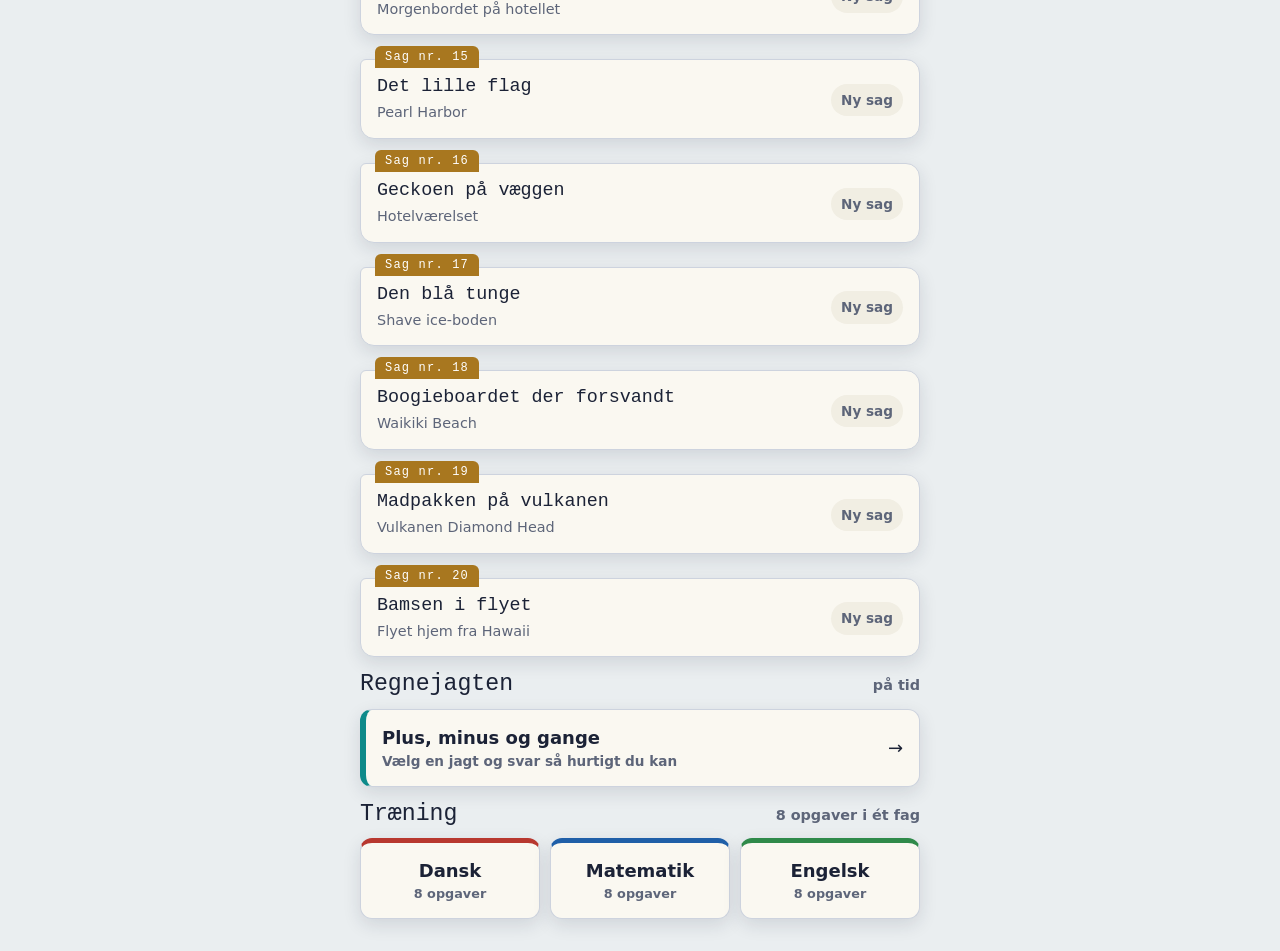
==== commit 5dd9da90: "Opdatering af spillene (detektiv-fea3c5dbb642)" ====
--- a/camille.html
+++ b/camille.html
@@ -106,6 +106,7 @@
 .opt.bad{border-color:var(--bad);background:var(--bad-soft);opacity:.7}
 .opt:disabled{cursor:default}
 .ans{display:flex;gap:10px}
+.ans .pm{padding:10px 14px;font-size:1.3rem;line-height:1;flex:none}
 .ans input{flex:1;min-width:0;font:inherit;font-size:1.5rem;font-weight:700;padding:10px 14px;border-radius:12px;border:2px solid var(--line);background:var(--paper2);color:var(--ink);font-variant-numeric:tabular-nums}
 .ans input.ok{border-color:var(--ok)}
 .ans input.bad{border-color:var(--bad)}
@@ -165,6 +166,7 @@
 </style>
 </head>
 <body>
+<script>window.DETEKTIV_SYNC={"url": "https://detektiv-db53f-default-rtdb.europe-west1.firebasedatabase.app", "kode": "fam-k7v2m9qx4tzb", "barn": "camille"};</script>
 <div class="wrap" id="app"></div>
 
 <script>
@@ -320,7 +322,147 @@
   {tekst:'Først var der lydløse skridt, så et dunk.',n:'lyd',v:'lydløse skridt'}],
  skyldig:'Katten Misse',
  loesning:'Det var Misse! Hun havde væltet en kasse med julepynt på loftet. Yrsa og Camille grinede så meget, at Morfar vågnede.',
- hist:['Du tager din lommelygte. Yrsa holder dig i hånden.','Dunk! Der er det igen.','Du lytter ved loftstrappen.','Morfar Finn snorker inde fra soveværelset.','Du lyser på trappen med lommelygten.','Yrsa hvisker: "Jeg fniser, men jeg er ikke på loftet!"','Du lytter en gang til. Helt stille … og så dunk.','Du kravler op ad trappen med lygten.']}
+ hist:['Du tager din lommelygte. Yrsa holder dig i hånden.','Dunk! Der er det igen.','Du lytter ved loftstrappen.','Morfar Finn snorker inde fra soveværelset.','Du lyser på trappen med lommelygten.','Yrsa hvisker: "Jeg fniser, men jeg er ikke på loftet!"','Du lytter en gang til. Helt stille … og så dunk.','Du kravler op ad trappen med lygten.']},
+{id:'hw_hula',titel:'Hula-skørtet der forsvandt',sted:'Hotellet på Hawaii',
+ intro:'Camille skal danse hula til aften-showet. Men hendes skørt af blade er væk fra altanen! Hvem har taget det?',
+ labels:{sted:'Var',spor:'Spor',ting:'Elsker'},
+ mist:[
+  {navn:'Emilie',rolle:'storesøster, læste på altanen',t:{sted:'på altanen',spor:'sand',ting:'bøger'}},
+  {navn:'Papegøjen Lulu',rolle:'hotellets grønne og gule papegøje',t:{sted:'på altanen',spor:'gule fjer',ting:'blomster'}},
+  {navn:'Hula-læreren Malia',rolle:'danser hula hver aften',t:{sted:'på scenen',spor:'blomsterblade',ting:'musik'}}],
+ spor:[
+  {tekst:'Skørtet lå på altanen.',n:'sted',v:'på altanen'},
+  {tekst:'Der ligger gule fjer på altanen.',n:'spor',v:'gule fjer'},
+  {tekst:'Blomsterne er plukket af skørtet.',n:'ting',v:'blomster'}],
+ skyldig:'Papegøjen Lulu',
+ loesning:'Lulu havde fløjet af sted med skørtet for at få blomsterne. Hun sad på taget og spiste dem én ad gangen. Camille fik et nyt skørt og dansede alligevel.',
+ hist:['Du kigger på altanen. Skørtet er væk, men stolen står der.','Emilie læser videre i sin bog. "Jeg har ikke set noget."','Du lyser rundt på altanen med din lup.','Malia øver sig på scenen. "Skørt? Jeg har mit eget."','Du kigger på gulvet. Der ligger noget gult og let.','Lulu siger "Aloha!" oppe fra taget.','Du finder tre blomster uden blade.','Du samler alle sporene i din notesbog.']},
+{id:'hw_honu',titel:'Muren om skildpadden',sted:'Stranden ved Hanauma Bay',
+ intro:'En stor havskildpadde sover i sandet. Nogen har bygget en lille mur rundt om den, så ingen træder på den. Hvem var så sød?',
+ labels:{spor:'Fodspor',sted:'Var tidligt',ting:'Havde med'},
+ mist:[
+  {navn:'Emilie',rolle:'stod op før alle andre',t:{spor:'små fodspor',sted:'på stranden',ting:'en spand'}},
+  {navn:'Livredder Ikaika',rolle:'holder øje fra tårnet',t:{spor:'store fodspor',sted:'i tårnet',ting:'en fløjte'}},
+  {navn:'Drengen Noa',rolle:'bor lige ved stranden',t:{spor:'små fodspor',sted:'på parkeringspladsen',ting:'en fodbold'}}],
+ spor:[
+  {tekst:'Fodsporene om muren er små.',n:'spor',v:'små fodspor'},
+  {tekst:'Muren blev bygget tidligt på stranden.',n:'sted',v:'på stranden'},
+  {tekst:'Sandet er formet i en spand.',n:'ting',v:'en spand'}],
+ skyldig:'Emilie',
+ loesning:'Det var Emilie! Hun stod op klokken fem og byggede muren, så skildpadden kunne sove i fred. Livredderen gav hende et skildpadde-mærke.',
+ hist:['Du ser på muren. Den er fin og lige.','Ikaika kommer ned fra tårnet. "Den var der, da jeg kom."','Du måler fodsporene med din lineal.','Noa kommer cyklende. Han er lige stået op.','Du spørger, hvem der var på stranden tidligt.','Emilie kigger ud over vandet og siger ingenting.','Skildpadden bevæger en luffe i søvne.','Du kigger på sandet i muren. Det er rundt som en spand.']},
+{id:'hw_delfin',titel:'Hatten på delfinbåden',sted:'Båden ude hos delfinerne',
+ intro:'Delfinerne springer rundt om båden! Camille jubler. Men da hun vil tage sin hat på, er den væk. Hvem har taget den?',
+ labels:{sted:'Var',spor:'Spor på dækket',vane:'Vane'},
+ mist:[
+  {navn:'Kaptajn Koa',rolle:'styrer båden og synger',t:{sted:'ved roret',spor:'våde fodspor',vane:'synger'}},
+  {navn:'Skipperhunden Moana',rolle:'bådens brune hund',t:{sted:'under bænken',spor:'våde poter',vane:'gemmer ting'}},
+  {navn:'Emilie',rolle:'ledte efter sine solbriller',t:{sted:'under bænken',spor:'våde fodspor',vane:'tager billeder'}}],
+ spor:[
+  {tekst:'Hatten lå under bænken.',n:'sted',v:'under bænken'},
+  {tekst:'Der er poteaftryk på dækket.',n:'spor',v:'våde poter'},
+  {tekst:'Den skyldige gemmer ting.',n:'vane',v:'gemmer ting'}],
+ skyldig:'Skipperhunden Moana',
+ loesning:'Moana havde gemt hatten i sin kurv under bænken. Hun lå ovenpå og sov. Kaptajn Koa grinede: "Hun gemmer alt, der er blødt."',
+ hist:['Du kigger på bænken. Hatten lå der for lidt siden.','Kaptajn Koa synger om en skildpadde.','Du følger de våde spor på dækket.','Emilie finder sine solbriller under bænken.','En delfin springer helt tæt på båden!','Du kigger på et af aftrykkene. Det har kløer.','Moana logrer og ser meget tilfreds ud.','Du kigger ned i Moanas kurv.']},
+{id:'hw_ananas',titel:'Den forsvundne ananas',sted:'Morgenbordet på hotellet',
+ intro:'Der lå seks stykker ananas på Camilles tallerken. Nu er der nul! Hvem har spist dem?',
+ labels:{sted:'Var',haender:'Hænder',mund:'Om munden'},
+ mist:[
+  {navn:'Mynafuglen',rolle:'fræk fugl, der stjæler mad',t:{sted:'på bordet',haender:'næb',mund:'ingenting'}},
+  {navn:'Far',rolle:'siger, han ikke er sulten',t:{sted:'ved bordet',haender:'klistrede fingre',mund:'ananassaft'}},
+  {navn:'Emilie',rolle:'spiste pandekager',t:{sted:'ved bordet',haender:'rene hænder',mund:'sirup'}}],
+ spor:[
+  {tekst:'Den skyldige sad ved bordet.',n:'sted',v:'ved bordet'},
+  {tekst:'Der er klistrede fingeraftryk på tallerkenen.',n:'haender',v:'klistrede fingre'},
+  {tekst:'Den skyldige har ananassaft om munden.',n:'mund',v:'ananassaft'}],
+ skyldig:'Far',
+ loesning:'Far havde spist alle seks stykker. "De så så gode ud," sagde han med saft på hagen. Han hentede en hel ny tallerken til Camille.',
+ hist:['Du kigger på den tomme tallerken.','Mynafuglen lander på nabobordet med en pomfrit.','Du spørger, hvem der sad ved bordet.','Emilie viser sine hænder. De er rene.','Du kigger på tallerkenen med din lup.','Far bliver meget optaget af at læse menukortet.','Du beder alle om at vise munden.','Far tørrer sig på hagen. For sent.']},
+{id:'hw_pearl',titel:'Det lille flag',sted:'Pearl Harbor',
+ intro:'Ved Pearl Harbor kan man se de gamle skibe. Camille får et lille papirflag. Hun lægger det på bænken, og så er det væk!',
+ labels:{sted:'Var',spor:'Fodspor',ting:'Havde med'},
+ mist:[
+  {navn:'Mr. Nakamura',rolle:'guide på museet',t:{sted:'ved skibet',spor:'blanke sko',ting:'et navneskilt'}},
+  {navn:'Emilie',rolle:'tog billeder',t:{sted:'ved bænken',spor:'sandaler',ting:'et kamera'}},
+  {navn:'Drengen Noa',rolle:'spiller fodbold på plænen',t:{sted:'ved bænken',spor:'bare fødder',ting:'en fodbold'}}],
+ spor:[
+  {tekst:'Flaget lå på bænken.',n:'sted',v:'ved bænken'},
+  {tekst:'Der er spor af bare fødder.',n:'spor',v:'bare fødder'},
+  {tekst:'Der ligger en fodbold ved bænken.',n:'ting',v:'en fodbold'}],
+ skyldig:'Drengen Noa',
+ loesning:'Noa troede, flaget var glemt, og tog det med for at give det til guiden. Han kom løbende tilbage med det og sagde "Sorry!" Nu er de venner.',
+ hist:['Du kigger på bænken. Flaget er væk.','Mr. Nakamura fortæller om skibene ved vandet.','Du spørger, hvem der var ved bænken.','Emilie viser sine billeder. Flaget er med på et af dem.','Du kigger ned i gruset. Der er aftryk uden sko.','Noa løber forbi uden sko på.','Du finder en fodbold ved bænken.','Du samler sporene i notesbogen.']},
+{id:'hw_gecko',titel:'Geckoen på væggen',sted:'Hotelværelset',
+ intro:'Der sidder en lille grøn gecko på væggen i badeværelset! Hvordan kom den ind? Nogen har åbnet en dør.',
+ labels:{doer:'Døren',sted:'Var',ting:'Glemte'},
+ mist:[
+  {navn:'Rengøringsdamen Ana',rolle:'gør rent hver morgen',t:{doer:'lukkede døren',sted:'i gangen',ting:'en klud'}},
+  {navn:'Emilie',rolle:'ville se solnedgangen',t:{doer:'åbnede altandøren',sted:'på altanen',ting:'solbriller'}},
+  {navn:'Far',rolle:'tog et billede af havet',t:{doer:'åbnede altandøren',sted:'ved poolen',ting:'et kamera'}}],
+ spor:[
+  {tekst:'Altandøren stod åben.',n:'doer',v:'åbnede altandøren'},
+  {tekst:'Nogen var på altanen i aftes.',n:'sted',v:'på altanen'},
+  {tekst:'Der ligger solbriller på altanen.',n:'ting',v:'solbriller'}],
+ skyldig:'Emilie',
+ loesning:'Emilie havde åbnet altandøren for at se solnedgangen og glemt at lukke den. Geckoen hedder nu Gekko og bor hos jer resten af ferien. Den spiser myg!',
+ hist:['Du kigger på geckoen. Den kigger tilbage.','Ana ryster på hovedet. "Jeg lukker altid døren."','Du kigger på altandøren. Den står på klem.','Far viser sit billede af havet. Han stod ved poolen.','Du går ud på altanen og kigger dig om.','Emilie siger: "Den er sød! Må vi beholde den?"','Du finder noget på altanbordet.','Du ved, hvem der glemte at lukke.']},
+{id:'hw_saft',titel:'Den blå tunge',sted:'Shave ice-boden',
+ intro:'Camille har købt shave ice med blå sirup. Hun stiller den på bordet et øjeblik. Nu er den væk! Hvem har spist den?',
+ labels:{sted:'Var',tunge:'Tunge',ting:'Havde'},
+ mist:[
+  {navn:'Emilie',rolle:'ville også have is',t:{sted:'ved bordet',tunge:'blå',ting:'et sugerør'}},
+  {navn:'Far',rolle:'badede i havet',t:{sted:'ved bordet',tunge:'almindelig',ting:'et håndklæde'}},
+  {navn:'Mynafuglen',rolle:'stjæler alt',t:{sted:'på bordet',tunge:'ingen at se',ting:'et næb'}}],
+ spor:[
+  {tekst:'Den skyldige sad ved bordet.',n:'sted',v:'ved bordet'},
+  {tekst:'Den skyldige har blå tunge.',n:'tunge',v:'blå'},
+  {tekst:'Et sugerør er væk fra boden.',n:'ting',v:'et sugerør'}],
+ skyldig:'Emilie',
+ loesning:'Emilie havde spist isen. "Den smeltede jo!" sagde hun med blå tunge. Hun købte en ny til Camille med dobbelt sirup.',
+ hist:['Du kigger på det tomme bæger.','Mynafuglen flyver væk med en pomfrit.','Du spørger, hvem der sad ved bordet.','Far kommer dryppende fra havet.','Du beder alle om at række tunge.','Emilie holder munden lukket.','Du finder et sugerør i Emilies lomme.','Du ved, hvem det var.']},
+{id:'hw_board',titel:'Boogieboardet der forsvandt',sted:'Waikiki Beach',
+ intro:'Camille har surfet på sit boogieboard hele dagen. Hun lægger det i sandet og henter en is. Nu er det væk!',
+ labels:{sted:'Var',spor:'Spor',ting:'Havde'},
+ mist:[
+  {navn:'Surflærer Kai',rolle:'passer på alle brætter',t:{sted:'i surfskuret',spor:'voks på fingrene',ting:'en nøgle'}},
+  {navn:'Emilie',rolle:'ledte efter sin snorkel',t:{sted:'i surfskuret',spor:'sand på knæene',ting:'en snorkel'}},
+  {navn:'Fru Wong',rolle:'er på ferie og sur',t:{sted:'under parasollen',spor:'solcreme',ting:'en bog'}}],
+ spor:[
+  {tekst:'Sporet i sandet går mod surfskuret.',n:'sted',v:'i surfskuret'},
+  {tekst:'Der er voks på brættets plads.',n:'spor',v:'voks på fingrene'},
+  {tekst:'Skuret er låst. Kun én har nøglen.',n:'ting',v:'en nøgle'}],
+ skyldig:'Surflærer Kai',
+ loesning:'Kai havde taget brættet ind for at give det ny voks. "Så glider du bedre på bølgerne!" Camille surfede den højeste bølge bagefter.',
+ hist:['Du kigger på hullet i sandet. Brættet lå her.','Fru Wong sukker under sin parasol.','Du følger sporet i sandet.','Emilie kommer ud af skuret med sin snorkel.','Du kigger på sandet. Noget klistret ligger der.','Kai vinker fra skuret med en klud.','Du prøver døren. Den er låst.','Du spørger, hvem der har nøglen.']},
+{id:'hw_vulkan',titel:'Madpakken på vulkanen',sted:'Vulkanen Diamond Head',
+ intro:'I går op ad vulkanen tidligt om morgenen. På toppen skal I spise madpakke. Men posen er væk! Kun en halv banan ligger på stien.',
+ labels:{sted:'Var',spor:'Spor',mad:'Elsker'},
+ mist:[
+  {navn:'Mangusten Mongo',rolle:'et lille dyr med lang hale',t:{sted:'i buskene',spor:'små poter',mad:'frugt'}},
+  {navn:'Emilie',rolle:'gik forrest',t:{sted:'på trappen',spor:'sandaler',mad:'frugt'}},
+  {navn:'Hr. Schmidt',rolle:'turist med store støvler',t:{sted:'på toppen',spor:'støvler',mad:'pølser'}}],
+ spor:[
+  {tekst:'Bananen er bidt i, men pølsen er ikke rørt.',n:'mad',v:'frugt'},
+  {tekst:'Der er små poteaftryk i støvet.',n:'spor',v:'små poter'},
+  {tekst:'Posen ligger i buskene.',n:'sted',v:'i buskene'}],
+ skyldig:'Mangusten Mongo',
+ loesning:'Det var Mongo! Han snuppede posen, da Far tog et billede. Han elsker frugt. Pølserne fik I tilbage.',
+ hist:['Du kigger på den halve banan på stien.','Hr. Schmidt puster og siger "Wunderbar!"','Du kigger på, hvad der er spist.','Emilie står på toppen og vinker.','Du kigger ned i det røde støv.','Noget rasler i buskene. En hale!','Du lyser ind i buskene med lygten.','Du ved, hvem der tog posen.']},
+{id:'hw_fly',titel:'Bamsen i flyet',sted:'Flyet hjem fra Hawaii',
+ intro:'Camille sover i flyet med sin bamse. Da hun vågner, er bamsen væk! Flyet er stort og mørkt. Hvor er den?',
+ labels:{sted:'Var',spor:'Spor',ting:'Havde'},
+ mist:[
+  {navn:'Stewardessen Grace',rolle:'deler juice ud',t:{sted:'i gangen',spor:'duft af parfume',ting:'en vogn'}},
+  {navn:'Emilie',rolle:'så film ved siden af',t:{sted:'på sit sæde',spor:'krummer',ting:'en iPad'}},
+  {navn:'Manden i 14C',rolle:'læste avis',t:{sted:'på sit sæde',spor:'duft af parfume',ting:'en avis'}}],
+ spor:[
+  {tekst:'Det dufter af parfume ved Camilles sæde.',n:'spor',v:'duft af parfume'},
+  {tekst:'Den skyldige gik i gangen, mens Camille sov.',n:'sted',v:'i gangen'},
+  {tekst:'Bamsen lå på en vogn.',n:'ting',v:'en vogn'}],
+ skyldig:'Stewardessen Grace',
+ loesning:'Grace havde taget bamsen op fra gulvet, da den faldt ned. Hun lagde den på sin vogn, så den ikke blev trådt på. Camille fik bamsen tilbage med en lille pilot-nål på.',
+ hist:['Du kigger under sædet. Ingen bamse.','Emilie ser film og har ikke set noget.','Du snuser. Det dufter af noget sødt.','Manden i 14C sover med sin avis.','Du spørger Grace, om nogen gik i gangen.','Grace smiler og ser hemmelighedsfuld ud.','Du kigger på vognen med juice.','Oven på vognen stikker et brunt øre frem.']}
 ];
 
 
@@ -590,11 +732,48 @@
  ()=>{const p=rnd(12,48),k=rnd(2,4);return{q:`${k} is koster ${p} kr. hver. Hvad koster de tilsammen?`,s:p*k}}
 ];
 
+
+// ---------- Forældre-sync ----------
+// Kun i GitHub-udgaven: byg.py sætter window.DETEKTIV_SYNC={url,kode,barn} før dette script.
+// Hvad der sendes: stjerner pr. sag, niveau, rekorder, dage, og brug pr. dag (opgaver, rigtige,
+// sekunder). Aldrig svar eller tekster. Sendes samlet (hele billedet) højst hvert 2. sekund, og
+// kun når der er net - ellers venter det til næste gang.
+const SYNC=window.DETEKTIV_SYNC||null;
+let _syncTimer=null;
+function logSvar(rigtigt){try{P.log=P.log||[];const it=S.item||{};P.log.push({t:new Date().toISOString(),fag:S.fag,q:String(it.q||'').slice(0,90),ok:rigtigt?1:0,forsog:Math.min(2,(S.forsog||0)+1),hvor:S.mode==='sag'?(S.sag&&S.sag.titel):'Træning',nr:(S.i||0)+1});if(P.log.length>60)P.log=P.log.slice(-60)}catch(e){}}
+function brugNoter(rigtigt){try{const d=new Date().toISOString().slice(0,10);P.brug=P.brug||{};
+  const b=P.brug[d]||(P.brug[d]={spm:0,rigtige:0,sek:0});b.spm++;if(rigtigt)b.rigtige++;
+  if(S.t0){b.sek+=Math.min(300,Math.round((Date.now()-S.t0)/1000));S.t0=Date.now()}}catch(e){}}
+function sync(){if(!SYNC)return;clearTimeout(_syncTimer);_syncTimer=setTimeout(()=>{
+  if(!navigator.onLine)return;
+  const titler={};SAGER.forEach(x=>titler[x.id]=x.titel);
+  const nu=S.screen==='q'?{hvad:S.mode==='sag'?'sag':'træning',sag:S.sag?S.sag.titel:null,fag:S.fag,nr:S.i+1,af:S.qs?S.qs.length:0}:S.screen==='deduk'?{hvad:'anklager',sag:S.sag?S.sag.titel:null}:S.screen==='gange'?{hvad:'regnejagt',tab:String(S.tab)}:S.screen==='opklaret'?{hvad:'løste sagen',sag:S.sag?S.sag.titel:null}:{hvad:'forsiden'};
+  const data={navn:NAVN,opdateret:new Date().toISOString(),nu,log:(P.log||[]).slice(-40),niveau:niveau(),
+    stjerner:Object.values(P.sager).reduce((a,x)=>a+(x.stars||0),0),loeste:Object.values(P.sager).filter(x=>x.done).length,
+    antalSager:SAGER.length,sager:P.sager,titler,gange:P.gange||{},dage:P.dage||[],brug:P.brug||{},spm:P.spm||0,rigtige:P.rigtige||0};
+  fetch(SYNC.url.replace(/\/$/,'')+'/familier/'+SYNC.kode+'/'+SYNC.barn+'.json',{method:'PUT',body:JSON.stringify(data)}).catch(()=>{})},2000)}
+window.addEventListener('online',()=>sync());
+// Gendan fra databasen, hvis der ingen lokal fremgang er (nyt ikon / ny telefon). Lokal fremgang
+// vinder altid - vi overskriver aldrig noget, barnet har lavet på denne telefon.
+function gendan(){if(!SYNC||!navigator.onLine)return;
+  const tom=!Object.keys(P.sager).length&&!(P.dage||[]).length&&!Object.keys(P.gange||{}).length;
+  if(!tom)return;
+  fetch(SYNC.url.replace(/\/$/,'')+'/familier/'+SYNC.kode+'/'+SYNC.barn+'.json?nocache='+Date.now())
+   .then(r=>r.ok?r.json():null).then(d=>{if(!d||!d.sager)return;
+     const stadigTom=!Object.keys(P.sager).length&&!(P.dage||[]).length;if(!stadigTom)return;
+     P.sager=d.sager||{};P.gange=d.gange||{};P.dage=d.dage||[];P.brug=d.brug||{};P.spm=d.spm||0;P.rigtige=d.rigtige||0;
+     try{localStorage.setItem(LS,JSON.stringify(P))}catch(e){}
+     if(S.screen==='hjem')render();
+     const fb=document.createElement('div');fb.className='fb ok';fb.style.cssText='position:fixed;left:16px;right:16px;bottom:16px;z-index:9;box-shadow:var(--shadow)';
+     fb.innerHTML='<div class="t">Dine stjerner er hentet tilbage!</div>';document.body.appendChild(fb);setTimeout(()=>fb.remove(),4000);
+   }).catch(()=>{})}
+
+
 // ---------- Gemt fremgang ----------
 let P;
 function load(){try{P=JSON.parse(localStorage.getItem(LS))||{}}catch(e){P={}}
   P.sager=P.sager||{};P.set=P.set||{dansk:[],eng:[]};P.rigtige=P.rigtige||0;P.spm=P.spm||0;P.gange=P.gange||{};P.dage=P.dage||[];}
-function save(){try{localStorage.setItem(LS,JSON.stringify(P))}catch(e){}}
+function save(){try{localStorage.setItem(LS,JSON.stringify(P))}catch(e){}sync()}
 function noterDag(){const d=new Date().toISOString().slice(0,10);if(!P.dage.includes(d)){P.dage.push(d);save()}}
 function pickItem(fag){
   const bank=fag==='dansk'?DANSK:ENGELSK;let seen=P.set[fag];
@@ -615,7 +794,7 @@
 function go(s){S=s;render();window.scrollTo({top:0,behavior:'instant'})}
 function render(){
   const r={hjem:rHjem,intro:rIntro,q:rQ,deduk:rDeduk,opklaret:rOpklaret,traenslut:rTraenSlut,gangevalg:rGangeValg,gange:rGange,gangeslut:rGangeSlut}[S.screen];
-  app.innerHTML=r();bind();gemS();
+  app.innerHTML=r();bind();gemS();sync();
 }
 // Gem hvor hun er naaet til (sag eller traening), saa appen kan lukkes og aabnes igen
 function gemS(){try{if(S.screen==='q'||S.screen==='deduk'){const g=Object.assign({},S,{sag:S.sag?S.sag.id:undefined});localStorage.setItem(LS+'_s',JSON.stringify(g))}else localStorage.removeItem(LS+'_s')}catch(e){}}
@@ -650,7 +829,7 @@
   const prog=`<div class="prog">${Array.from({length:n},(_,i)=>`<i class="${i<S.i?'d':(i===S.i?'n':'')}"></i>`).join('')}</div>`;
   let svar;
   if(it.type==='mc')svar=`<div class="opts">${it.opts.map((o,i)=>`<button class="opt" data-opt="${esc(o)}" id="opt${i}"><span class="b">${'ABCD'[i]}</span><span>${esc(o)}</span></button>`).join('')}</div>`;
-  else svar=`<form class="ans" id="ansform"><input id="ans" inputmode="numeric" autocomplete="off" placeholder="Skriv tallet" aria-label="Dit svar"><button class="knap" type="submit">Tjek</button></form>`;
+  else svar=`<form class="ans" id="ansform"><button type="button" class="knap lys pm" id="pm" aria-label="Skift fortegn">±</button><input id="ans" inputmode="numeric" autocomplete="off" placeholder="Skriv tallet" aria-label="Dit svar"><button class="knap" type="submit">Tjek</button></form>`;
   return `<header class="top"><button class="lnk" data-go="hjem">← ${S.mode==='sag'?'Sagen':'Træning'}</button>${prog}</header>
    <span class="fag" style="--f:${f.farve}">${f.navn}</span>
    <div class="side"><div class="qtext">${it.t?`<span class="tekst">${esc(it.t)}</span>`:''}${esc(it.q)}</div>${svar}</div>
@@ -682,12 +861,12 @@
   const fag=shuffle(FAGMIX);
   S={screen:'q',mode:'sag',sag,qs:fag,i:0,fejl:0,forsog:0};nyt();}
 function startTraen(fag){noterDag();S={screen:'q',mode:'traen',fag,qs:Array(N_TRAEN).fill(fag),i:0,fejl:0,forsog:0};nyt();}
-function nyt(){S.fag=S.qs[S.i];S.item=lavSpm(S.fag);S.forsog=0;S.screen='q';render();const inp=document.getElementById('ans');if(inp)inp.focus();}
+function nyt(){S.fag=S.qs[S.i];S.item=lavSpm(S.fag);S.forsog=0;S.screen='q';S.t0=Date.now();render();const inp=document.getElementById('ans');if(inp)inp.focus();}
 function norm(v){return String(v).trim().toLowerCase().replace(/\s+/g,'').replace(/\./g,'').replace(',','.')}
 function tjek(svar){const it=S.item;const rigtigt=norm(svar)===norm(it.svar);
-  P.spm++;if(rigtigt&&S.forsog===0)P.rigtige++;save();
-  if(rigtigt){vis(true,svar);return}
-  S.forsog++;if(S.forsog===1){S.fejl++;visPrøvIgen(svar)}else vis(false,svar);}
+  P.spm++;if(rigtigt&&S.forsog===0)P.rigtige++;if(rigtigt||S.forsog>=1)brugNoter(rigtigt&&S.forsog===0);save();
+  if(rigtigt){logSvar(true);save();vis(true,svar);return}
+  S.forsog++;if(S.forsog===1){S.fejl++;visPrøvIgen(svar)}else{logSvar(false);save();vis(false,svar)}}
 function visPrøvIgen(svar){const fb=document.getElementById('fb');
   document.querySelectorAll('.opt').forEach(b=>{if(b.dataset.opt===svar){b.classList.add('bad');b.disabled=true}});
   const inp=document.getElementById('ans');if(inp){inp.classList.add('bad');inp.select()}
@@ -752,6 +931,7 @@
   else{S.fejl++;gq.classList.add('bad');document.getElementById('gsvar').textContent=S.inp+' ✗';
     setTimeout(()=>{S.i++;S.inp='';S.laast=false;if(S.i>=S.qs.length)gSlut();else render()},1400)}}
 function gSlut(){clearInterval(gTimer);const ms=Date.now()-S.start+S.fejl*3000;const b=P.gange[S.tab];
+  try{const d=new Date().toISOString().slice(0,10);P.brug=P.brug||{};const u=P.brug[d]||(P.brug[d]={spm:0,rigtige:0,sek:0});u.spm+=S.qs.length;u.rigtige+=S.qs.length-S.fejl;u.sek+=Math.round((Date.now()-S.start)/1000)}catch(e){}
   S.ms=ms;S.ny=!b||ms<b.ms;if(S.ny)P.gange[S.tab]={ms,fejl:S.fejl};save();S.screen='gangeslut';render();if(S.ny&&S.fejl===0)konfetti();}
 function rGangeSlut(){return `
   <div class="opk" style="border-top:6px solid var(--gange)"><h2>${jagtNavn(S.tab)}</h2>
@@ -779,13 +959,14 @@
   app.querySelectorAll('.opt').forEach(b=>b.onclick=()=>tjek(b.dataset.opt));
   app.querySelectorAll('[data-mist]').forEach(b=>b.onclick=()=>anklag(+b.dataset.mist));
   const f=document.getElementById('ansform');if(f)f.onsubmit=e=>{e.preventDefault();const v=document.getElementById('ans').value;if(v.trim())tjek(v)};
+  const pm=document.getElementById('pm');if(pm)pm.onclick=()=>{const i=document.getElementById('ans');if(i.disabled)return;i.value=i.value.startsWith('-')?i.value.slice(1):'-'+i.value;i.focus()};
 }
 app.addEventListener('click',e=>{if(e.target.id==='naeste')naeste()});
 document.addEventListener('keydown',e=>{if(S.screen!=='gange')return;if(/^[0-9]$/.test(e.key))gTast(e.key);else if(e.key==='Backspace')gTast('slet');else if(e.key==='Enter')gTast('ok')});
 
-load();genoptag();render();
+load();genoptag();render();gendan();sync();
 </script>
-<script>if('serviceWorker' in navigator){addEventListener('load',()=>{navigator.serviceWorker.register('sw.js').catch(()=>{})})}</script>
+<script>if('serviceWorker' in navigator){addEventListener('load',()=>{navigator.serviceWorker.register('sw.js').then(r=>{r.update().catch(()=>{});document.addEventListener('visibilitychange',()=>{if(document.visibilityState==='visible')r.update().catch(()=>{})})}).catch(()=>{})});let _ny=false;navigator.serviceWorker.addEventListener('controllerchange',()=>{if(_ny)return;_ny=true;const s=window.S;if(!s||s.screen==='hjem'||s.screen==='gangevalg'||s.screen==='intro')location.reload()})}</script>
 
 </body>
 </html>
